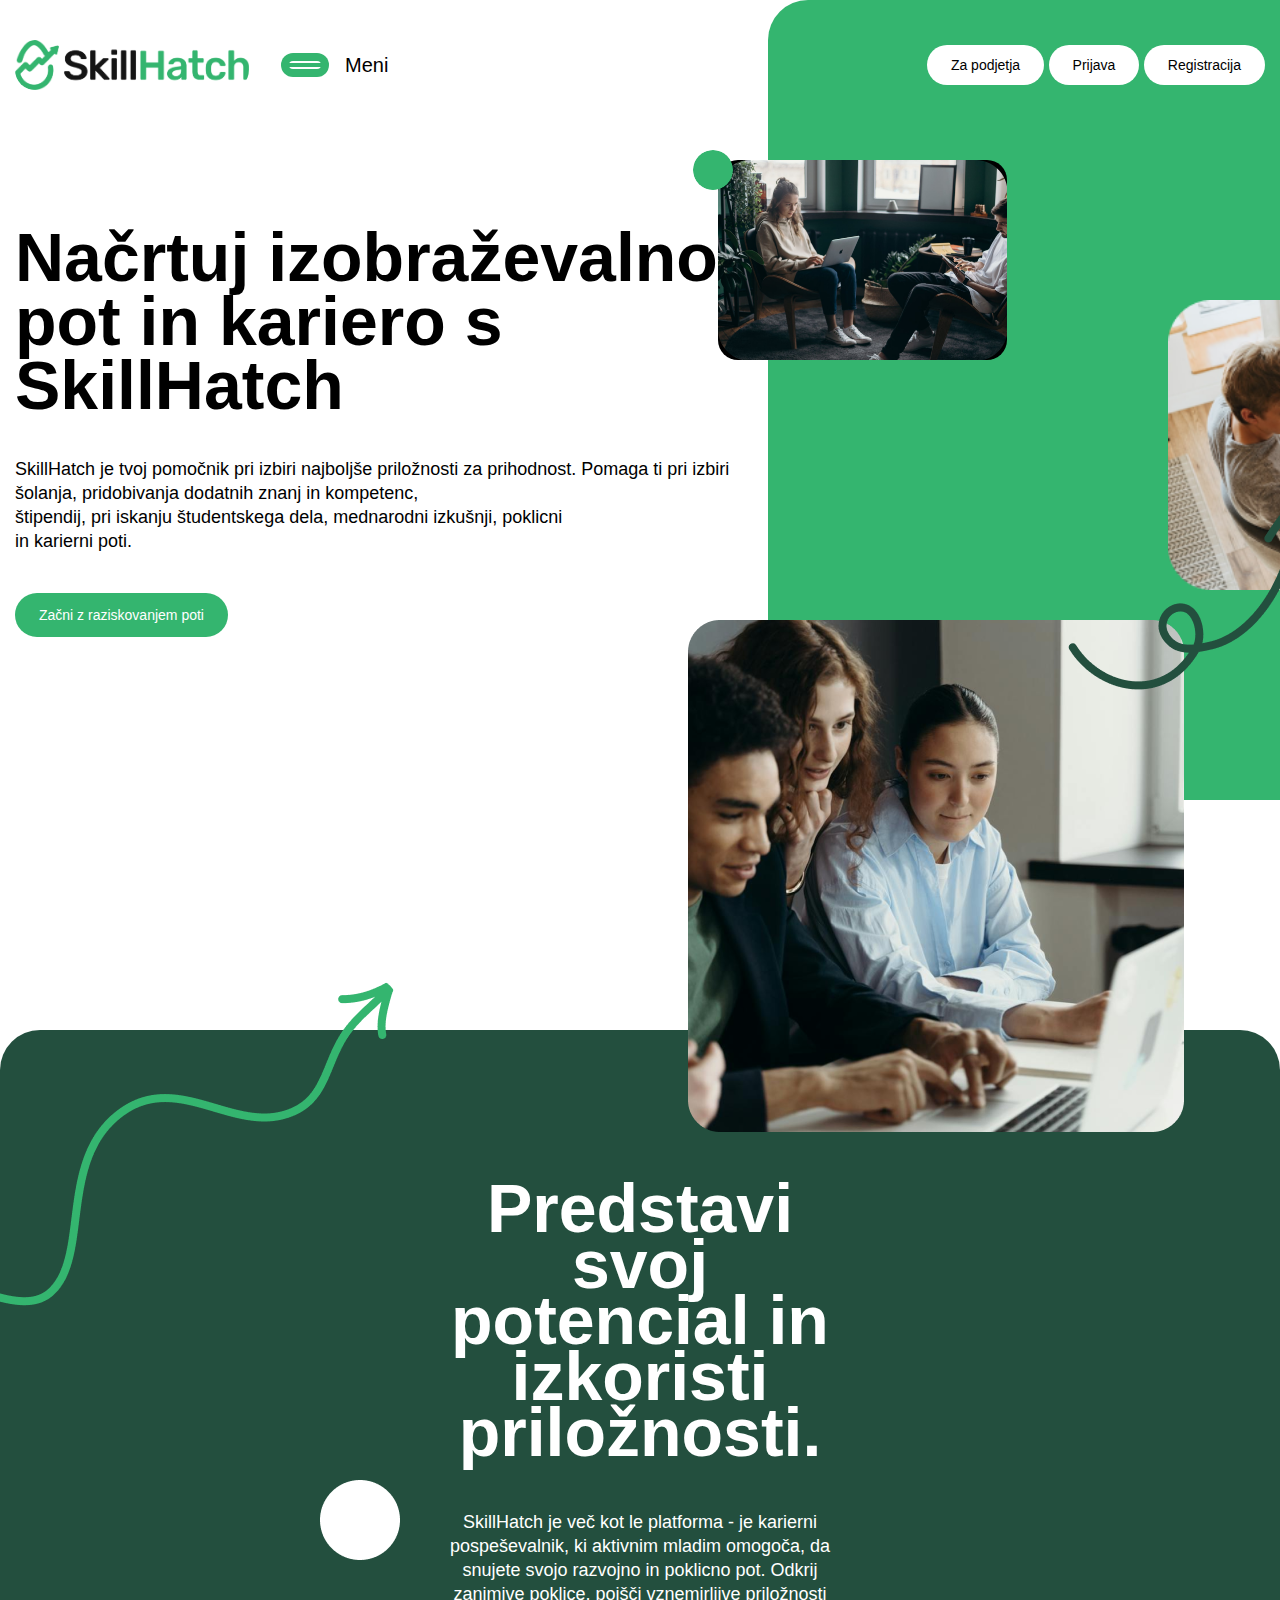
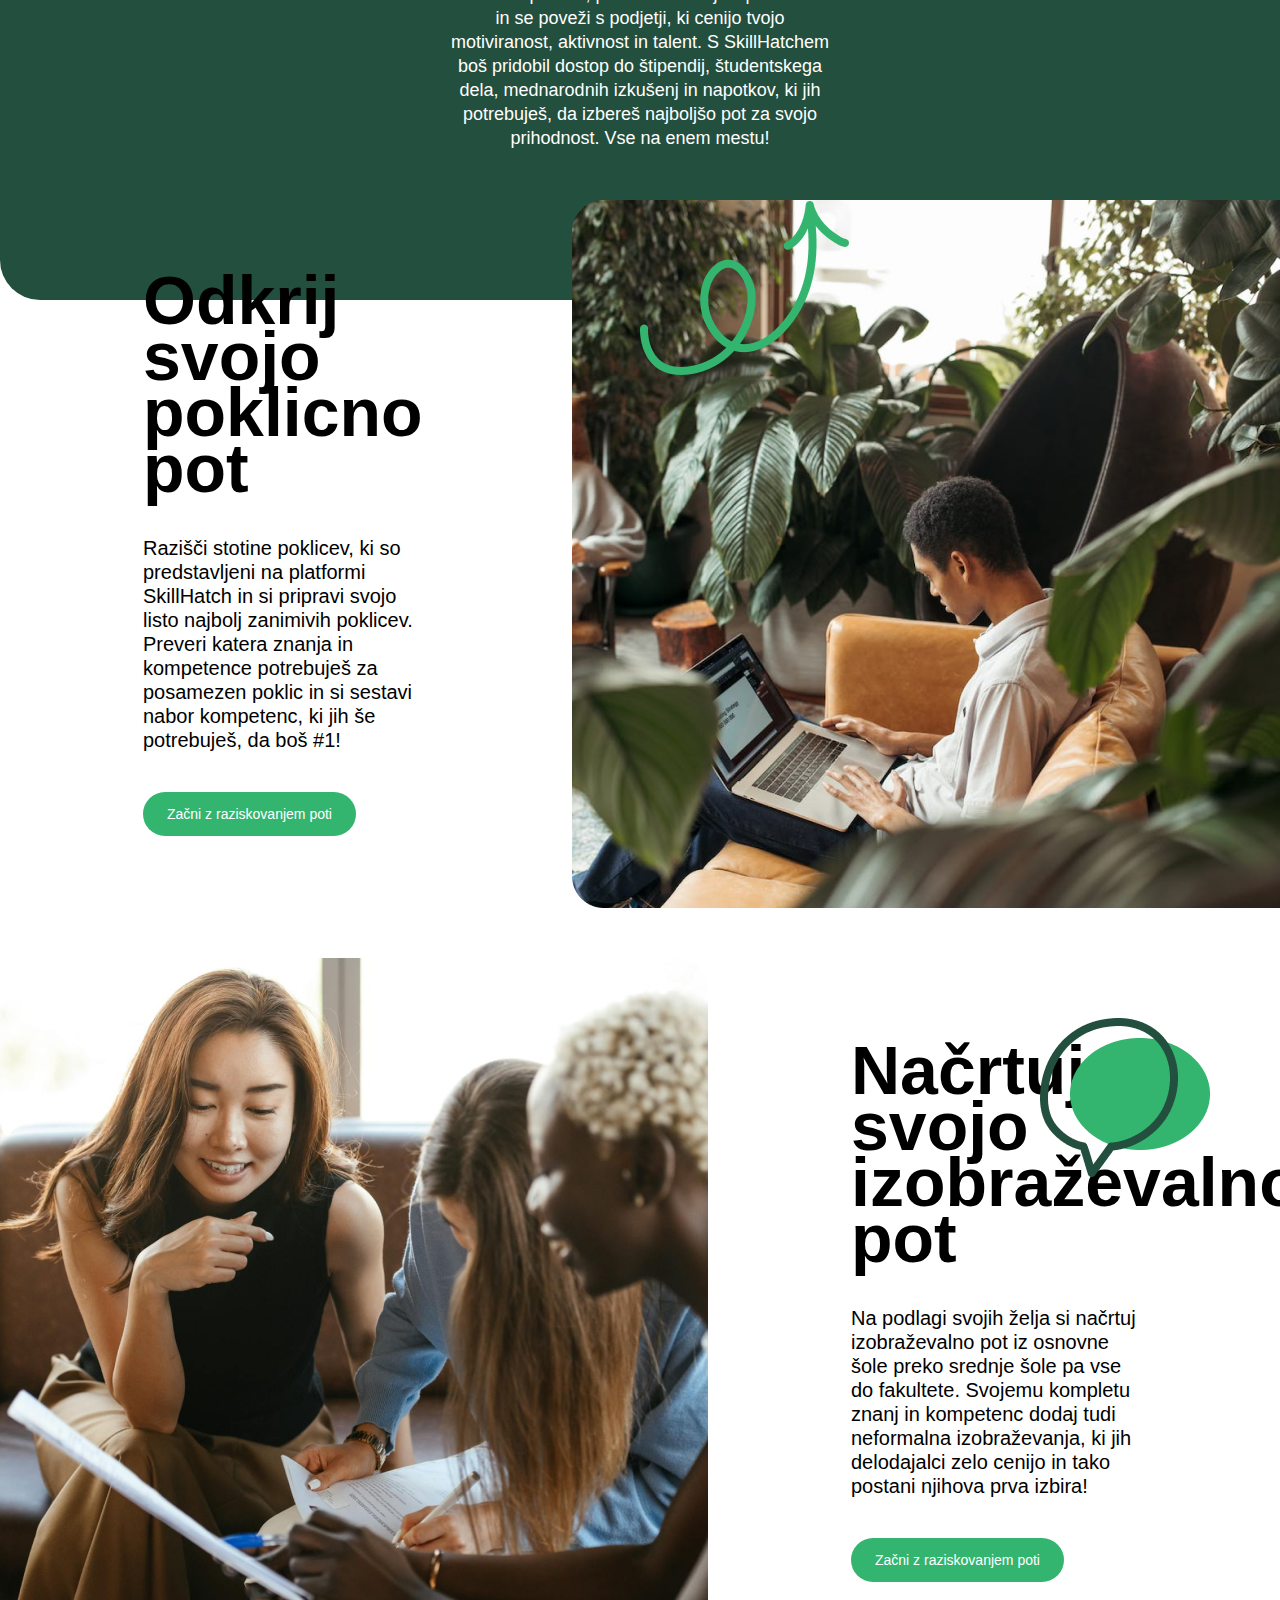
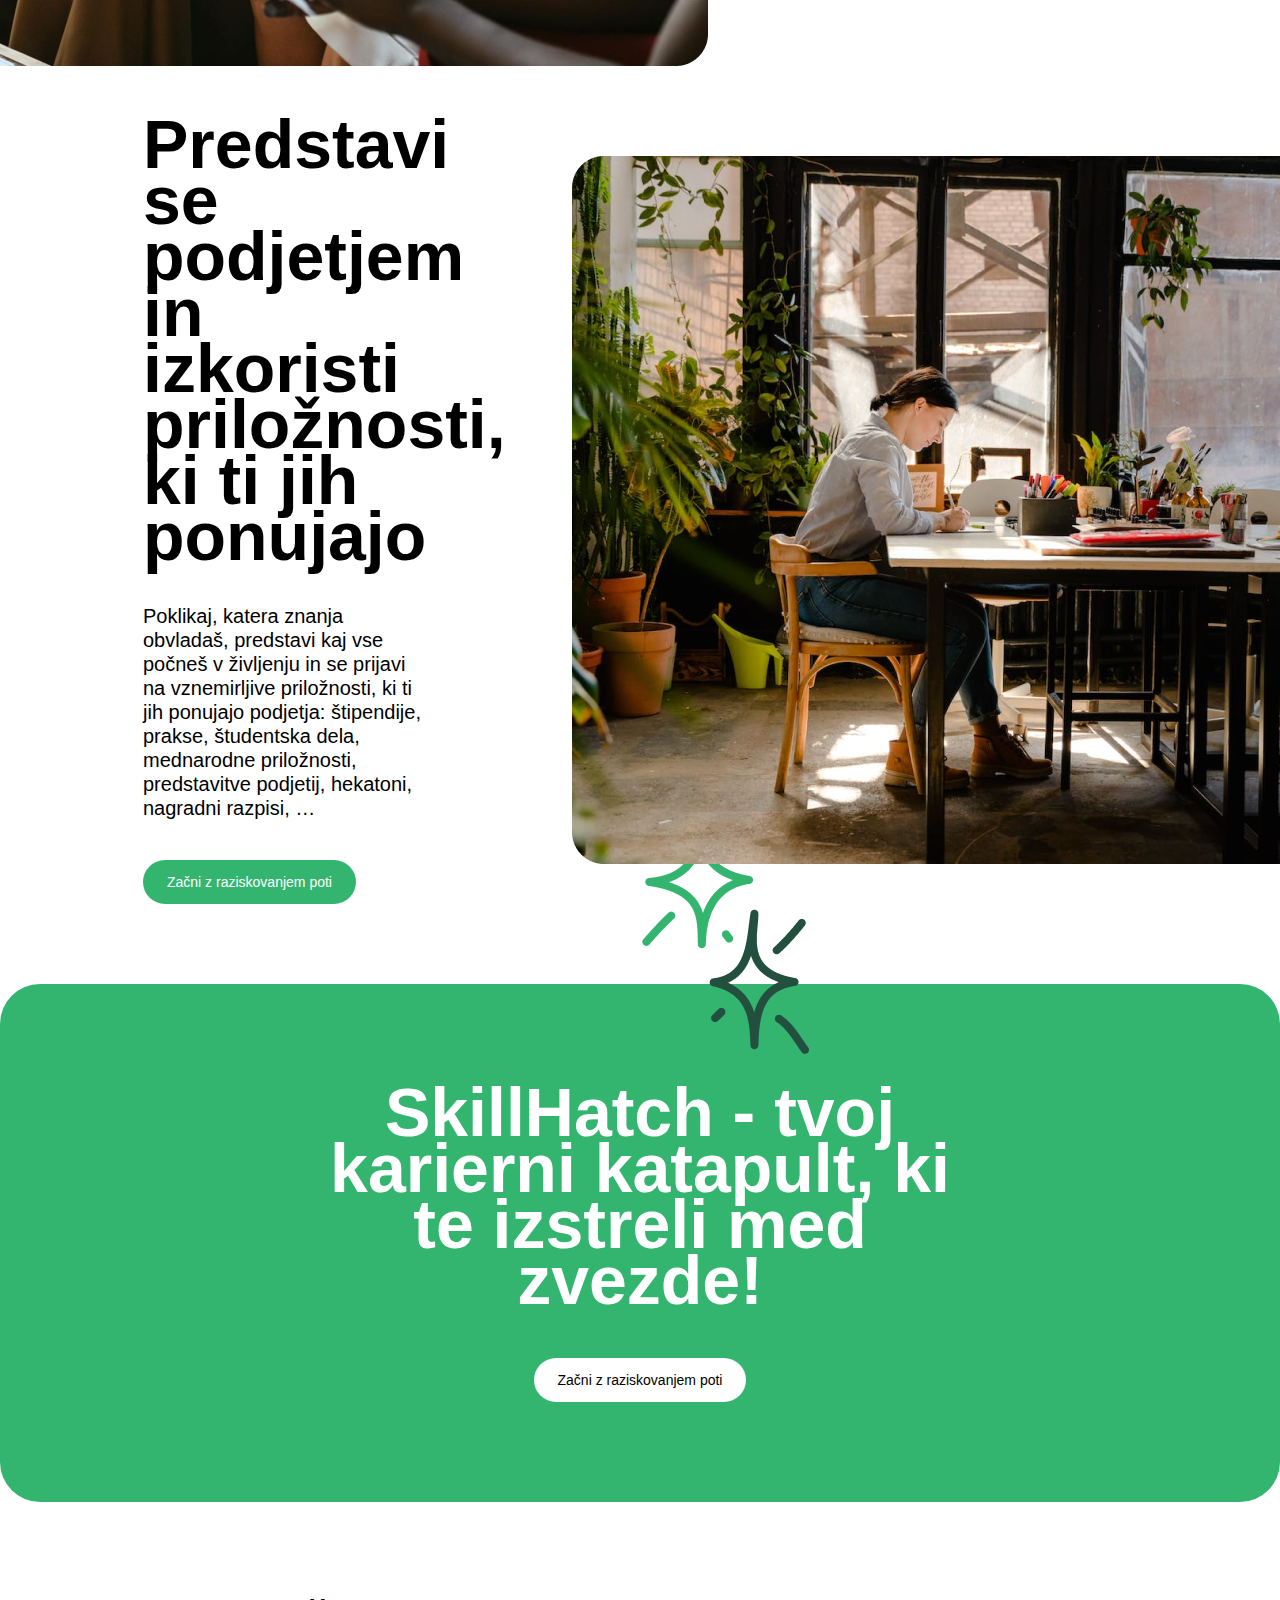
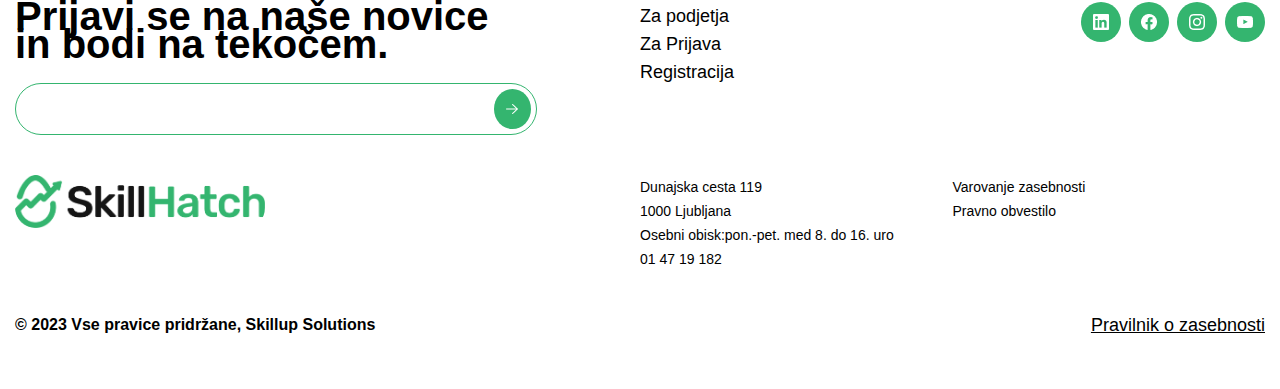
==== index.html @ 7cc839f6 "Initial Landing page commit" ====
<!DOCTYPE html>
<html lang="sl">
<head>
    <meta charset="utf-8">
    <title>LANDINGPAGE</title>
    <meta name="viewport" content="width=device-width, initial-scale=1, shrink-to-fit=no">
    <meta name="description" content="CNC stroji za obdelavo različnih materialov, ki so dostopni za vsako delavnico. CNC rezkar lahko izdelamo tudi po vaših specifičnih željah ali potrebah.">
    <meta name="keywords" content="CNC, CNC stroj, CNC rezkar, 3 osni CNC , namenski CNC, namizni CNC , CNC machine, CNC obdelava, izdelava CNC stroja, CNC stroj za les">
    <meta property="og:title" content="XPath CNC machines" />
    <meta property="og:image" content="https://xpathcnc.com/assets/images/xpath_og_image.png" />
    <meta property="og:type" content="website" />
    <meta property="og:description" content="The perfect CNC milling machine for every workshop." />
    <meta property="og:url" content="https://www.xpathcnc.com/" />

    <link rel="icon" type="image/x-icon" href="assets/images/Logo/PNG/favicon.ico">

    <script src="assets/scripts.js"></script>
    <link rel="stylesheet" href="assets/main.css">
</head>
<body>


<div id="header">
    <div class="left">
        <div>
            <img class="logo" src="assets/images/Logo/PNG/Vector.png" alt="SkillHatch Logo"/>
            <div class="button green">
                <img src="assets/images/burger.png" alt="skillhatch fb"/>
            </div>
            <h3>Meni</h3>
        </div>
    </div>

    <div>
        <a class="button white" href="#">Za podjetja</a>
        <a class="button white" href="#">Prijava</a>
        <a class="button white" href="#">Registracija</a>
    </div>
</div>

<article id="header_description">
    <div class="right">
        <img src="assets/images/dot.png" alt="img 1" class="dot1">
        <img src="assets/images/1.png" alt="img 1" class="img1">
        <img src="assets/images/5.png" alt="img 1" class="img2">
        <img src="assets/images/up1.png" alt="img 1" class="up1">
        <img src="assets/images/6.png" alt="img 1" class="img3">
    </div>
    <div class="content">
        <div class="text-content">
            <h1>
                Načrtuj izobraževalno pot in
                kariero s SkillHatch
            </h1>
            <p>
                SkillHatch je tvoj pomočnik pri izbiri najboljše priložnosti za prihodnost.
                Pomaga ti pri izbiri šolanja, pridobivanja dodatnih znanj in kompetenc, <br/>
                štipendij, pri iskanju študentskega dela, mednarodni izkušnji, poklicni <br/>
                in karierni poti.
            </p>
            <div class="button green">
                Začni z raziskovanjem poti
            </div>
        </div>
    </div>
</article>

<article id="article1">
    <img src="assets/images/up2.png" alt="img 1" class="up2">
    <img src="assets/images/dot.png" alt="img 1" class="dot1">
    <img src="assets/images/dot2.png" alt="img 1" class="dot2">
    <div class="content">
        <h2>
            Predstavi svoj potencial in izkoristi priložnosti.
        </h2>
        <p>
            SkillHatch je več kot le platforma - je karierni pospeševalnik, ki aktivnim mladim omogoča, da snujete svojo razvojno in poklicno pot. Odkrij zanimive poklice, poišči vznemirljive priložnosti in se poveži s podjetji, ki cenijo tvojo motiviranost, aktivnost in talent. S SkillHatchem boš pridobil dostop do štipendij, študentskega dela, mednarodnih izkušenj in napotkov, ki jih potrebuješ, da izbereš najboljšo pot za svojo prihodnost. Vse na enem mestu!
        </p>
    </div>
</article>

<article id="article2" class="full_width_content">
    <img src="assets/images/up3.png" alt="img 1" class="up">
    <div class="content">
        <div class="text-content">
            <h2>
                Odkrij svojo poklicno pot
            </h2>
            <p>
                Razišči stotine poklicev, ki so predstavljeni na platformi SkillHatch in si pripravi svojo listo najbolj zanimivih poklicev. Preveri katera znanja in kompetence potrebuješ za posamezen poklic in si sestavi nabor kompetenc, ki jih še potrebuješ, da boš #1!
            </p>
            <div class="button green">
                Začni z raziskovanjem poti
            </div>
        </div>
    </div>
    <img src="assets/images/2.png" alt="img 1" class="img1">
</article>

<article id="article3" class="full_width_content">
    <div class="content">
        <div class="text-content">
            <img src="assets/images/chat.png" alt="img 1">
            <h2>
                Načrtuj svojo izobraževalno pot
            </h2>
            <p>
                Na podlagi svojih želja si načrtuj izobraževalno pot iz osnovne šole preko srednje šole pa vse do fakultete. Svojemu kompletu znanj in kompetenc dodaj tudi neformalna izobraževanja, ki jih delodajalci zelo cenijo in tako postani njihova prva izbira!
            </p>
            <div class="button green">
                Začni z raziskovanjem poti
            </div>
        </div>
    </div>
    <img src="assets/images/3.png" alt="img 1" class="img1">
</article>


<article id="article4" class="full_width_content">
    <div class="content">
        <div class="text-content">
            <h2>
                Predstavi se podjetjem in izkoristi priložnosti, ki ti jih ponujajo
            </h2>
            <p>
                Poklikaj, katera znanja obvladaš, predstavi kaj vse počneš v življenju in se prijavi na vznemirljive priložnosti, ki ti jih ponujajo podjetja: štipendije, prakse, študentska dela, mednarodne priložnosti, predstavitve podjetij, hekatoni, nagradni razpisi, …
            </p>
            <div class="button green">
                Začni z raziskovanjem poti
            </div>
        </div>
    </div>
    <img src="assets/images/stars.png" alt="img 1" class="stars">
    <img src="assets/images/4.png" alt="img 1" class="img1">
</article>

<article id="banner">
    <div class="content">
        <h2>
            SkillHatch - tvoj karierni katapult, ki te izstreli med zvezde!
        </h2>

        <div class="button white">Začni z raziskovanjem poti</div>
    </div>
</article>

<footer>
    <div class="content">
        <div>
            <div class="subscribe">
                <h3>Prijavi se na naše novice in bodi na tekočem.</h3>
                <div class="input_container">
                    <input />
                    <div class="wrapper">
                        <img src="assets/images/Arrow.png" alt="skillhatch fb"/>
                    </div>
                </div>
            </div>
        </div>
        <div class="split">
            <div>
                <a href="#" class="normal">Za podjetja</a><br/>
                <a href="#" class="normal">Za Prijava</a><br/>
                <a href="#" class="normal">Registracija</a>
            </div>

            <div class="social_buttons">
                <div class="wrapper">
                    <img src="assets/images/yt.png" alt="skillhatch fb"/>
                </div>
                <div class="wrapper">
                    <img src="assets/images/ig.png" alt="skillhatch fb"/>
                </div>
                <div class="wrapper">
                    <img src="assets/images/fb.png" alt="skillhatch fb"/>
                </div>
                <div class="wrapper">
                    <img src="assets/images/in.png" alt="skillhatch fb"/>
                </div>
            </div>
        </div>
        <div class="break"></div>
        <div>
            <img class="logo" src="assets/images/Logo/PNG/Vector.png" alt="SkillHatch Logo" width="250"/>
        </div>
        <div class="split">
            <div><p>Dunajska cesta 119<br/>1000 Ljubljana<br/>Osebni obisk:pon.-pet. med 8. do 16. uro<br/>01 47 19 182</p></div>
            <div><p>Varovanje zasebnosti<br/>Pravno obvestilo</p></div>
        </div>
        <div class="break"></div>
        <div class="space-between">
            <h4>© 2023 Vse pravice pridržane, Skillup Solutions</h4>
            <a href="#" style="text-decoration:underline;">Pravilnik o zasebnosti</a>
        </div>
    </div>

</footer>
</body>
</html>
---- assets/main.css ----
body {
  position: relative;
  z-index: -80;
  overflow-x: hidden;
}

* {
  padding: 0;
  margin: 0;
  font-family: Helvetica, sans-serif;
}

/*
a.white{
  color: $white-color;
  cursor: pointer;
  font-weight: $font-weight-600;
  text-decoration: none;
  font-size: $small-font;
}*/
h1 {
  font-weight: 700;
  font-size: 68px;
  line-height: 64px;
}

h2 {
  font-weight: 700;
  font-size: 68px;
  line-height: 56px;
}

h3 {
  font-weight: 500;
  font-size: 20px;
  line-height: 28px;
}

p {
  font-size: 18px;
  font-weight: 400;
  line-height: 24px;
}

.button {
  padding: 12px 24px 12px 24px;
  border-radius: 10000px;
  cursor: pointer;
  line-height: 20px;
  font-weight: 500;
  text-decoration: none;
  font-size: 14px;
  text-align: center;
  width: fit-content;
}
.button:hover {
  box-shadow: rgba(0, 0, 0, 0.24) 0px 3px 8px;
}
.button.green {
  color: #FFF;
  background-color: #34B56F;
}
.button.green:hover {
  background-color: #234F3E;
}
.button.white {
  color: black;
  background-color: #FFF;
}
.button.white:hover {
  color: #FFF;
  background-color: #234F3E;
}

#header {
  position: relative;
  display: flex;
  justify-content: space-between;
  align-items: center;
  width: 1250px;
  margin: 40px auto;
  z-index: 3;
}
#header img.logo {
  position: relative;
  width: 234px;
}
#header .left div:first-child {
  display: flex;
  flex-direction: row;
  align-items: center;
}
#header .left div:first-child .button {
  margin-left: 32px;
  margin-right: 16px;
  display: flex;
  align-content: center;
  align-items: center;
  justify-content: center;
}

img {
  border-radius: 20px;
  position: absolute;
}

.content {
  width: 1250px;
  margin-left: auto;
  margin-right: auto;
}
.content .text-content {
  max-width: 60%;
}
.content .text-content p {
  padding-top: 40px;
  padding-bottom: 40px;
}

#header_description {
  position: relative;
  top: -130px;
  width: 100%;
  height: 800px;
  z-index: 1;
}
#header_description .content {
  padding-top: 225px;
}
#header_description .right {
  position: absolute;
  background-color: #34B56F;
  width: 40%;
  right: 0;
  height: inherit;
  border-bottom-left-radius: 40px;
  border-top-left-radius: 40px;
}
#header_description .right img {
  position: absolute;
}
#header_description .right .img1 {
  top: 160px;
  left: -50px;
  height: 200px;
}
#header_description .right .img2 {
  left: 400px;
  top: 300px;
  width: 400px;
}
#header_description .right .img3 {
  left: -80px;
  top: 620px;
}
#header_description .right .up1 {
  top: 500px;
  left: 300px;
  z-index: 1;
}
#header_description .right .dot1 {
  top: 150px;
  left: -75px;
  z-index: 1;
}
#header_description .right div:first-child {
  display: flex;
  flex-direction: row;
  align-items: center;
}
#header_description .right div:first-child .button {
  margin-left: 32px;
  margin-right: 16px;
}

#article1 {
  margin-top: 100px;
  position: relative;
  color: #FFF;
  padding: 150px;
  border-radius: 40px;
  background-color: #234F3E;
  z-index: -2;
}
#article1 .content {
  text-align: center;
  width: 40%;
  max-width: 1250px;
}
#article1 .content p {
  padding-top: 50px;
}
#article1 .up2 {
  top: -50px;
  left: -50px;
  z-index: 1;
}
#article1 .dot1 {
  left: 850px;
  top: 57px;
  z-index: 1;
}
#article1 .dot2 {
  top: 450px;
  left: 320px;
  z-index: 1;
}

#banner {
  margin-top: 80px;
  position: relative;
  color: #FFF;
  padding: 100px;
  border-radius: 40px;
  background-color: #34B56F;
  z-index: -2;
}
#banner .content {
  text-align: center;
  width: 60%;
  max-width: 1250px;
}
#banner .content .button {
  margin: 50px auto 0 auto;
}

#article2 {
  position: relative;
  margin-top: -100px;
}
#article2 .up {
  position: absolute;
  left: 50%;
  top: 0;
  z-index: 1;
}

#article3 {
  position: relative;
  flex-direction: row-reverse;
  margin-top: 50px;
}
#article3 .content img {
  position: absolute;
  top: 60px;
  right: 70px;
}

#article4 {
  margin-top: 50px;
  position: relative;
}
#article4 .stars {
  position: absolute;
  left: 50%;
  bottom: -150px;
}

footer {
  padding-top: 100px;
  padding-bottom: 50px;
}
footer p {
  font-size: 14px;
  font-weight: 400;
}
footer i.fa {
  display: inline-block;
  border-radius: 60px;
  padding: 0.5em 0.6em;
  background-color: #34B56F;
  color: white;
}
footer i.fa:hover {
  background-color: #234F3E;
  cursor: pointer;
}
footer i.fa:hover:hover {
  background-color: #234F3E;
}
footer h3 {
  font-size: 40px;
  font-weight: 800;
}
footer .content {
  flex-wrap: wrap;
  display: flex;
  justify-content: space-around;
  align-items: flex-start;
}
footer .content .break {
  flex-basis: 100%;
  height: 40px;
}
footer .content .subscribe {
  width: 500px;
}
footer .content .subscribe .input_container {
  margin-top: 25px;
  display: flex;
  padding: 5px 5px 5px 15px;
  border: 1px solid #34B56F;
  border-radius: 400000px;
  width: 100%;
}
footer .content .subscribe .input_container input {
  width: 100%;
  border: 0;
  font-size: 16px;
  outline: none;
}
footer .content .subscribe .input_container input:focus {
  outline: none;
}
footer .content div {
  width: 50%;
}
footer .content:not(:first-child) {
  padding-top: 50px;
}
footer .content a:link {
  color: #000;
  font-weight: 500;
  font-size: 18px;
  line-height: 28px;
  text-decoration: none;
}
footer .content a:visited {
  color: #000;
}
footer .content a:hover {
  color: #34B56F;
}
footer .content a:active {
  color: #34B56F;
}
footer .social_buttons {
  display: flex;
  column-gap: 8px;
  flex-direction: row-reverse;
  align-items: flex-start;
}
footer .social_buttons img {
  border-radius: 0;
}
footer .split {
  display: flex;
}
footer .button {
  width: auto;
}
footer .space-between {
  width: 100% !important;
  display: flex;
  align-items: center;
  justify-content: space-between;
}

.full_width_content {
  display: flex;
  align-items: center;
}
.full_width_content .content {
  display: flex;
  justify-content: center;
}
.full_width_content .content .text-content {
  width: 50%;
}
.full_width_content .content .text-content p {
  font-size: 20px;
}
.full_width_content img {
  position: relative;
  border-radius: 0;
}

.wrapper {
  background-color: #34B56F;
  height: 40px;
  width: 40px !important;
  border-radius: 100%;
  display: flex;
  justify-content: center;
  align-items: center;
}
.wrapper:hover {
  background-color: #234F3E;
  cursor: pointer;
}

/*# sourceMappingURL=main.css.map */
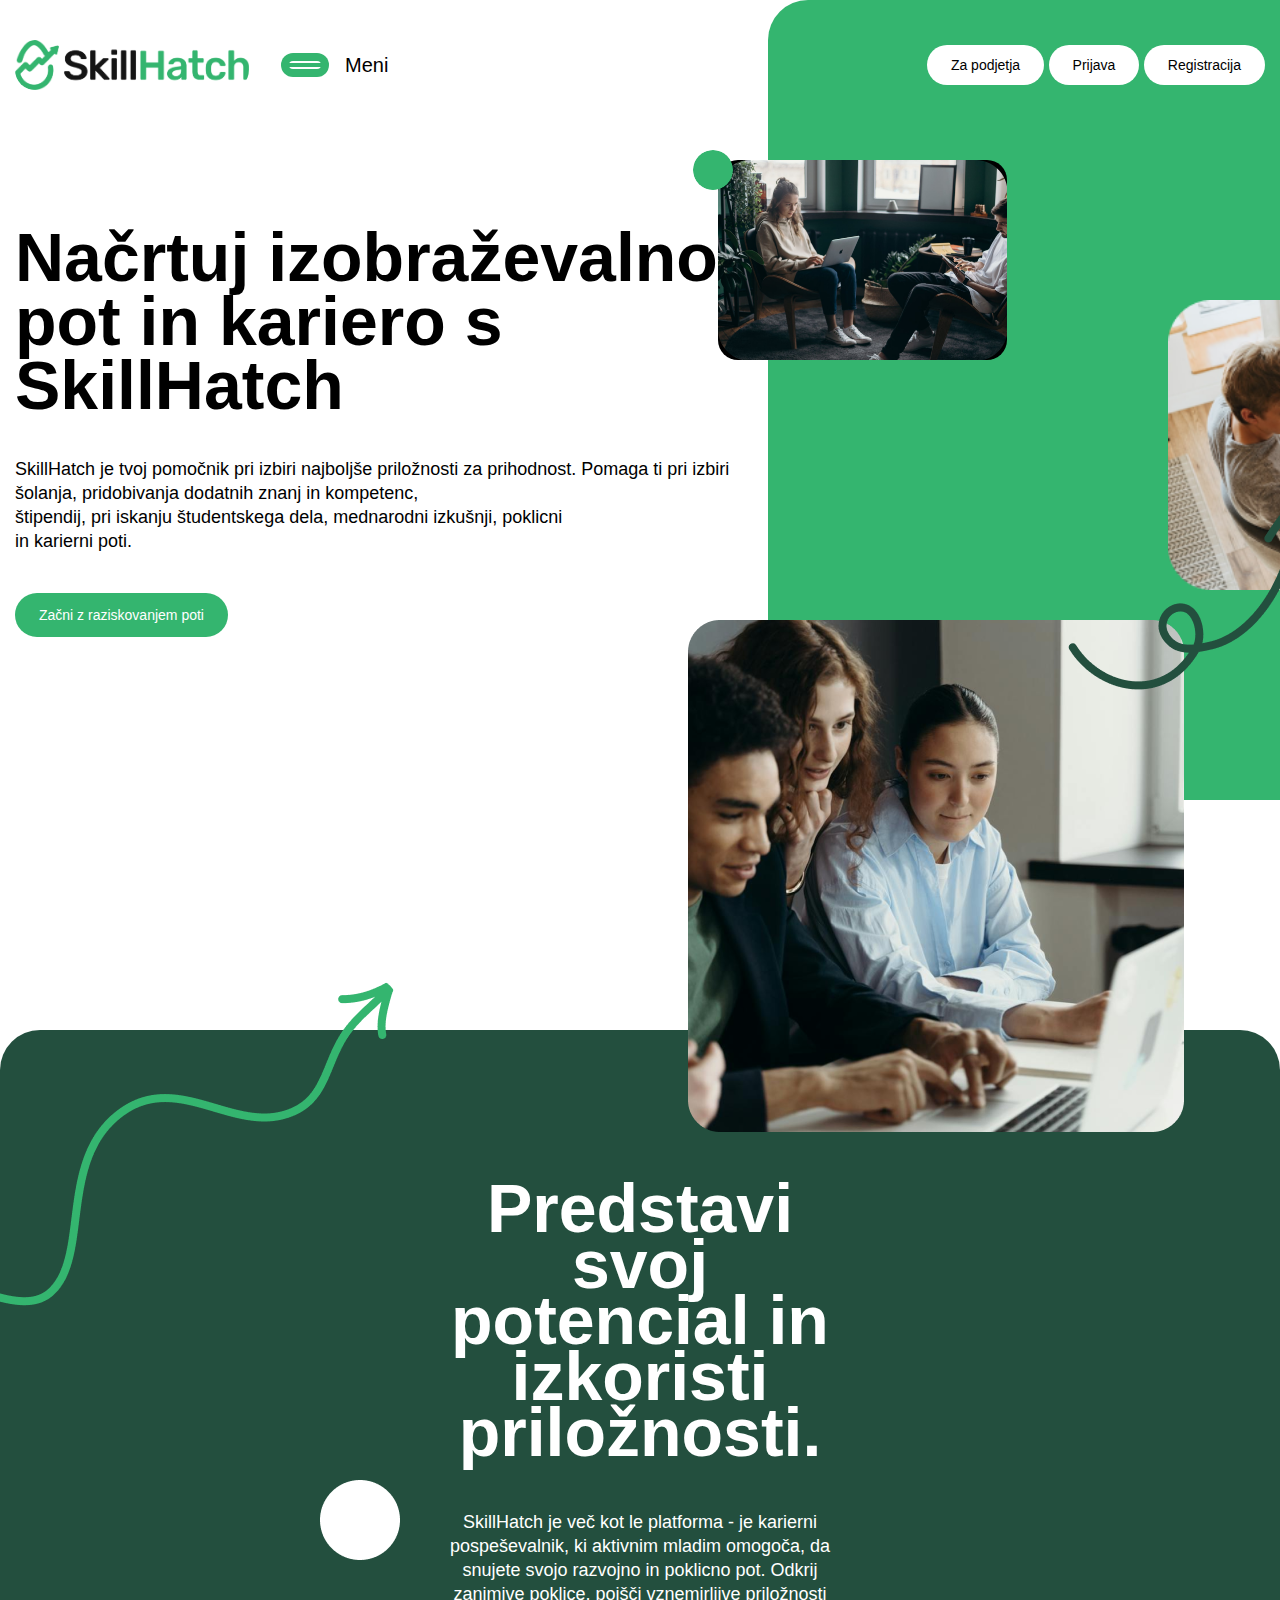
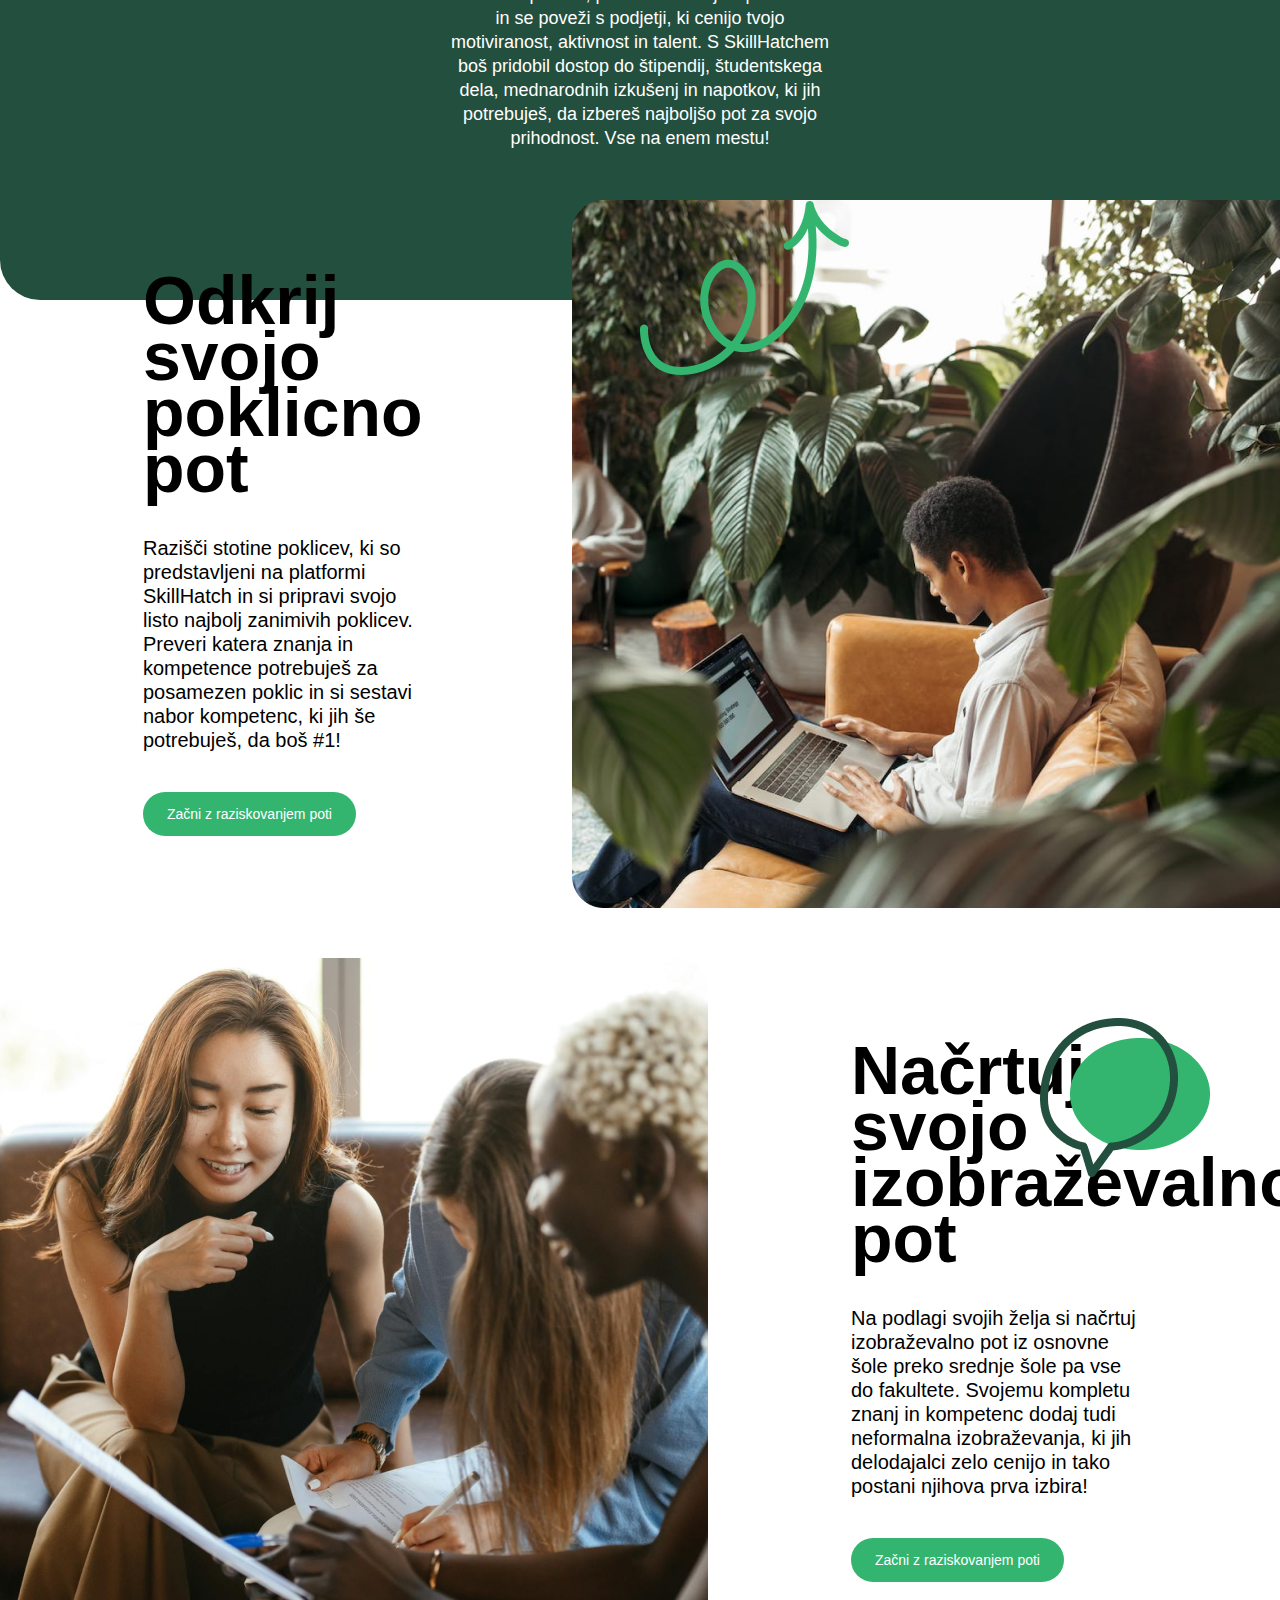
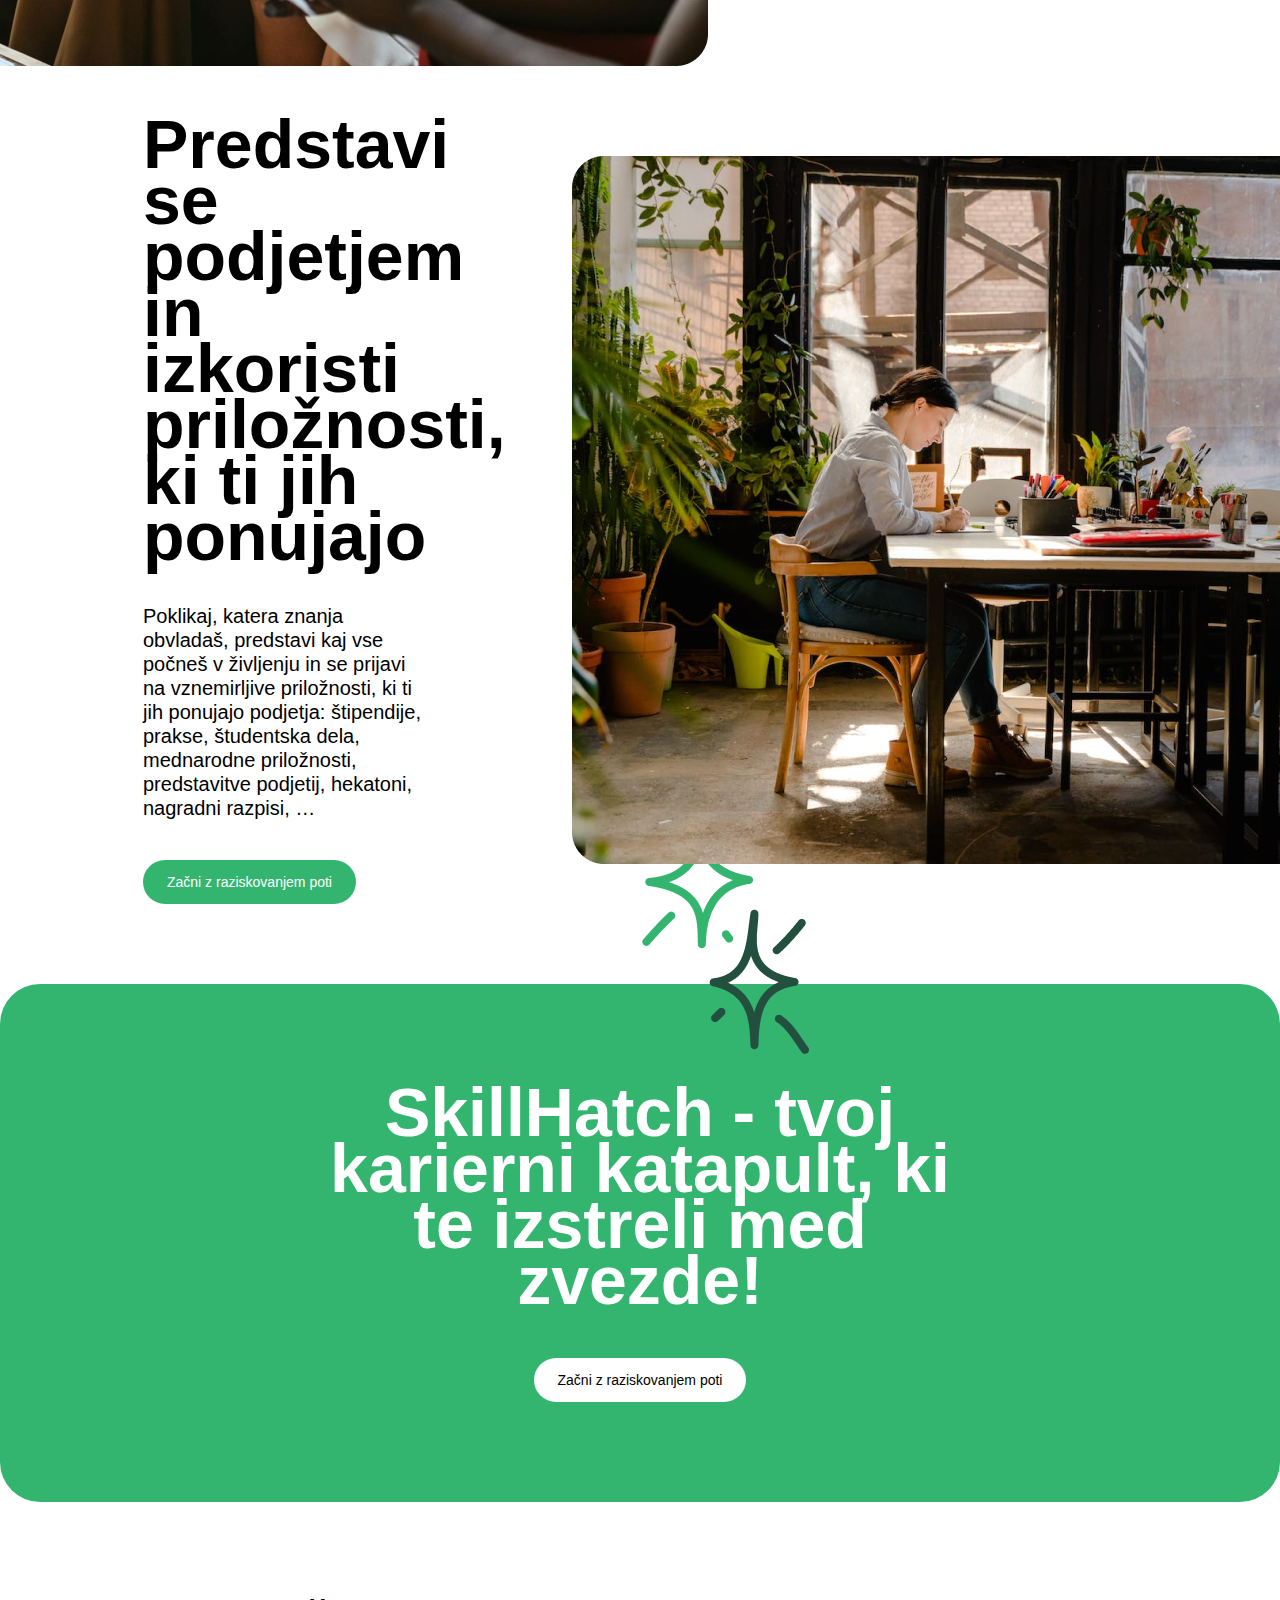
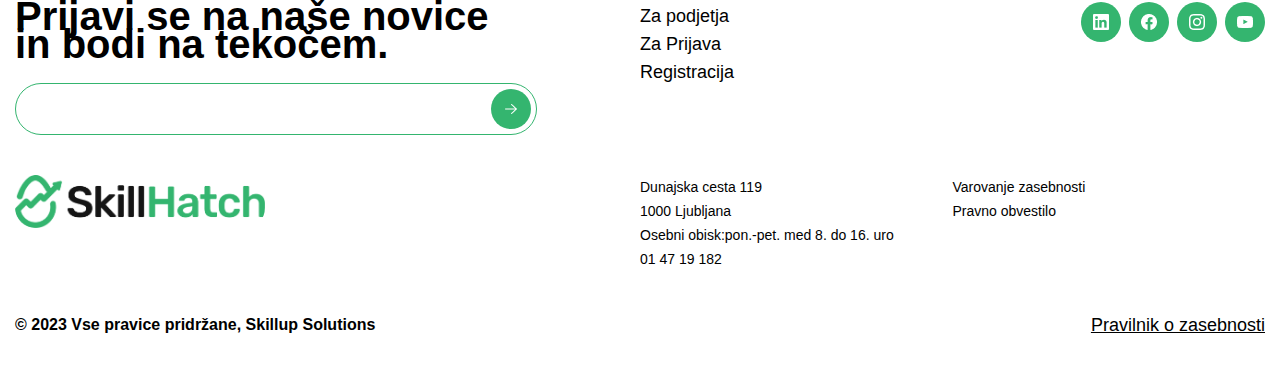
==== commit f5a2fdff: "Mobile initial commit" ====
--- a/index.html
+++ b/index.html
@@ -31,7 +31,7 @@
         </div>
     </div>
 
-    <div>
+    <div class="right">
         <a class="button white" href="#">Za podjetja</a>
         <a class="button white" href="#">Prijava</a>
         <a class="button white" href="#">Registracija</a>
@@ -113,6 +113,7 @@
         </div>
     </div>
     <img src="assets/images/3.png" alt="img 1" class="img1">
+
 </article>
 
 
@@ -185,7 +186,7 @@
         </div>
         <div class="split">
             <div><p>Dunajska cesta 119<br/>1000 Ljubljana<br/>Osebni obisk:pon.-pet. med 8. do 16. uro<br/>01 47 19 182</p></div>
-            <div><p>Varovanje zasebnosti<br/>Pravno obvestilo</p></div>
+            <div class="mobile-right"><p>Varovanje zasebnosti<br/>Pravno obvestilo</p></div>
         </div>
         <div class="break"></div>
         <div class="space-between">
--- a/assets/main.css
+++ b/assets/main.css
@@ -260,6 +260,9 @@
   padding-top: 100px;
   padding-bottom: 50px;
 }
+footer img.logo {
+  position: relative;
+}
 footer p {
   font-size: 14px;
   font-weight: 400;
@@ -378,7 +381,8 @@
 .wrapper {
   background-color: #34B56F;
   height: 40px;
-  width: 40px !important;
+  min-width: 40px;
+  max-width: 40px;
   border-radius: 100%;
   display: flex;
   justify-content: center;
@@ -389,4 +393,127 @@
   cursor: pointer;
 }
 
+@media only screen and (max-width: 600px) {
+  body {
+    padding: 14px;
+  }
+  h2 {
+    font-size: 30px;
+    line-height: 30px;
+  }
+  #header {
+    width: 100%;
+    margin: 0;
+  }
+  #header .left {
+    width: 100%;
+  }
+  #header .left div:first-child {
+    width: 100%;
+    justify-content: space-between;
+  }
+  #header .left div:first-child .button {
+    margin: 0;
+  }
+  #header h3, #header .right {
+    display: none;
+  }
+  #header_description {
+    height: auto;
+  }
+  #header_description .right {
+    display: none;
+  }
+  #header_description h1 {
+    font-size: 40px;
+    line-height: 40px;
+  }
+  .content, .content .text-content, .full_width_content .content .text-content {
+    width: 100%;
+    max-width: 100%;
+  }
+  .full_width_content {
+    flex-direction: column;
+  }
+  #article1 {
+    margin: 0;
+    padding: 30px;
+  }
+  #article1 .up2, #article1 .dot1, #article1 .dot2 {
+    display: none;
+  }
+  #article1 .content {
+    width: 100%;
+  }
+  #article2 {
+    margin: 0;
+  }
+  #article2 .up {
+    display: none;
+  }
+  #article2 .content {
+    margin-top: 50px;
+    margin-bottom: 50px;
+  }
+  #article3 {
+    margin: 0;
+    flex-direction: column;
+  }
+  #article3 .text-content img {
+    display: none;
+  }
+  #article3 .content {
+    margin-top: 50px;
+    margin-bottom: 50px;
+  }
+  #article4 {
+    margin: 0;
+  }
+  #article4 .stars {
+    display: none;
+  }
+  #article4 .content {
+    margin-top: 50px;
+    margin-bottom: 50px;
+  }
+  #banner {
+    margin-top: 50px;
+    padding: 30px;
+  }
+  #banner .content {
+    width: 100%;
+  }
+  footer {
+    padding: 0;
+    margin-top: 50px;
+  }
+  footer .content div {
+    width: 100%;
+  }
+  footer .content .subscribe {
+    width: 100%;
+  }
+  footer .content .subscribe .input_container {
+    box-sizing: border-box;
+  }
+  footer .content .subscribe h3 {
+    font-size: 30px;
+    line-height: 30px;
+  }
+  footer .content .split, footer .content .logo {
+    margin-top: 20px;
+  }
+  footer .content .break {
+    display: none;
+  }
+  footer .content .mobile-right {
+    text-align: right;
+  }
+  footer .content .space-between:last-child {
+    margin-top: 20px;
+    display: flex;
+    flex-direction: column-reverse;
+  }
+}
+
 /*# sourceMappingURL=main.css.map */
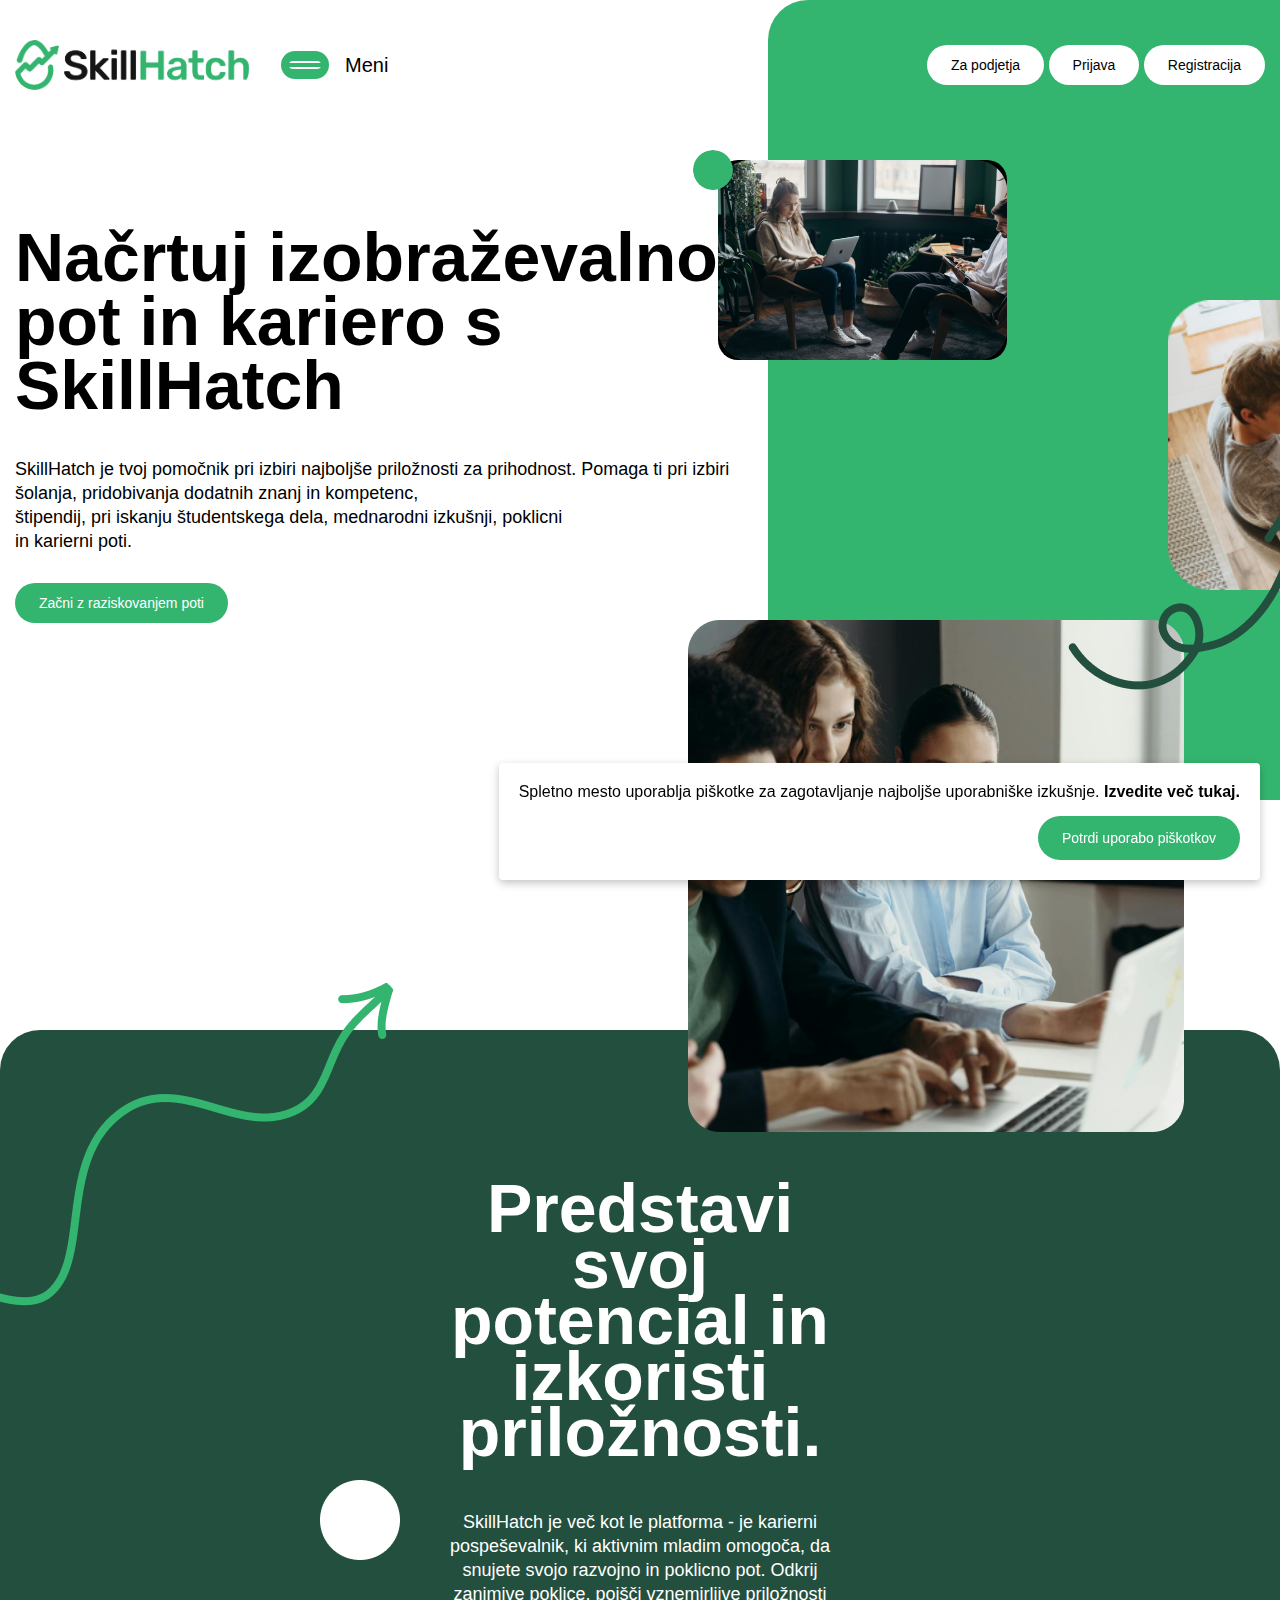
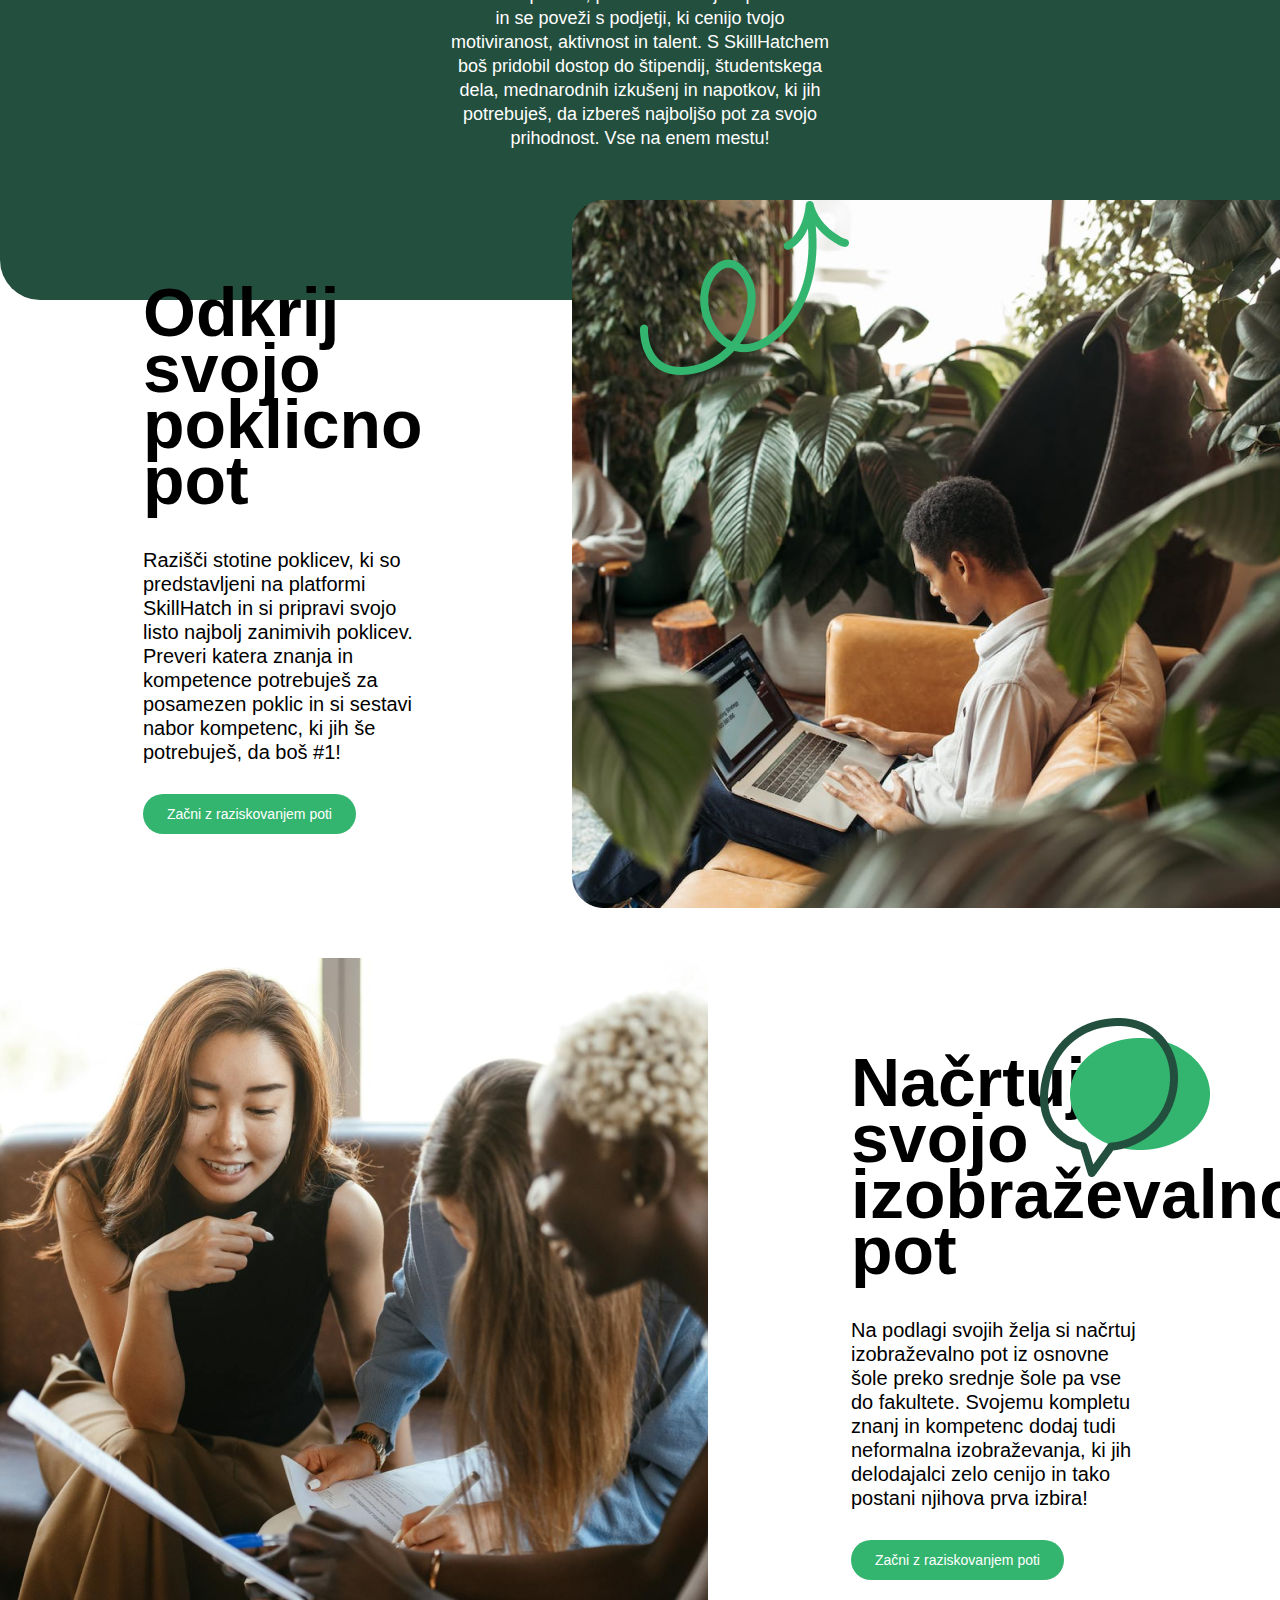
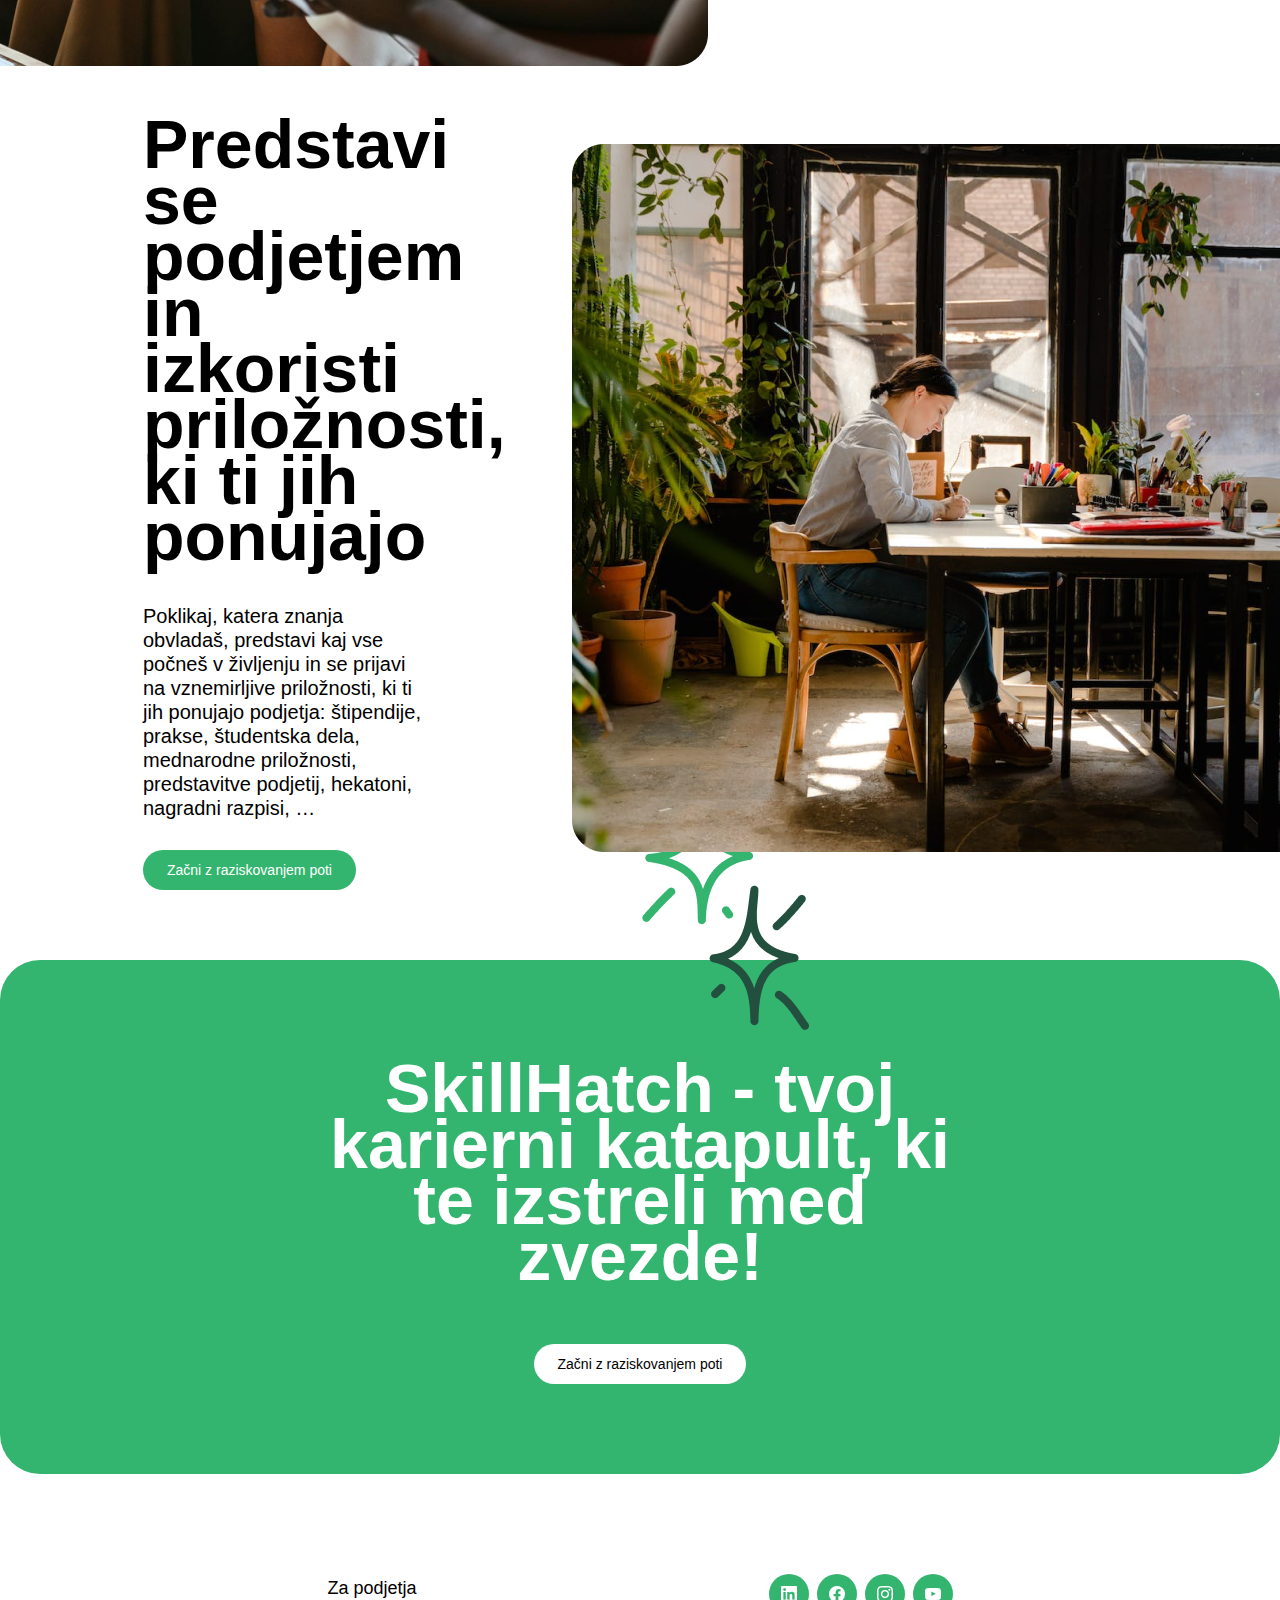
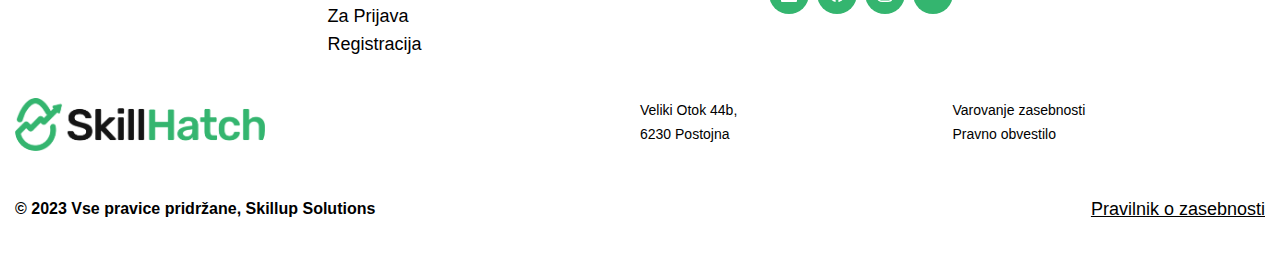
==== commit 3b13fb7a: "Mobile #2 & cookies" ====
--- a/index.html
+++ b/index.html
@@ -14,6 +14,7 @@
 
     <link rel="icon" type="image/x-icon" href="assets/images/Logo/PNG/favicon.ico">
 
+    <script src="https://ajax.googleapis.com/ajax/libs/jquery/3.7.1/jquery.min.js"></script>
     <script src="assets/scripts.js"></script>
     <link rel="stylesheet" href="assets/main.css">
 </head>
@@ -24,17 +25,29 @@
     <div class="left">
         <div>
             <img class="logo" src="assets/images/Logo/PNG/Vector.png" alt="SkillHatch Logo"/>
-            <div class="button green">
-                <img src="assets/images/burger.png" alt="skillhatch fb"/>
-            </div>
-            <h3>Meni</h3>
+            <div class="dropdown">
+                <div class="button green">
+                    <img src="assets/images/burger.png" alt="skillhatch fb"/>
+                </div>
+                <h3>Meni</h3>
+                <div class="dropdown-content">
+                    <div class="mobile-header">
+                        <img class="logo" src="assets/images/Logo/PNG/Vector.png" alt="SkillHatch Logo"/>
+                    </div>
+
+                    <a class="" href="#">O nas</a>
+                    <a class="" href="https://app.skillhatch.io/sl/signup?type=company">Za podjetja</a>
+                    <a class="" href="https://app.skillhatch.io/sl/login">Prijava</a>
+                    <a class="" href="https://app.skillhatch.io/sl/signup?type=user">Registracija</a>
+                </div>
+            </div>
         </div>
     </div>
 
     <div class="right">
-        <a class="button white" href="#">Za podjetja</a>
-        <a class="button white" href="#">Prijava</a>
-        <a class="button white" href="#">Registracija</a>
+        <a class="button white" href="https://app.skillhatch.io/sl/signup?type=company">Za podjetja</a>
+        <a class="button white" href="https://app.skillhatch.io/sl/login">Prijava</a>
+        <a class="button white" href="https://app.skillhatch.io/sl/signup?type=user">Registracija</a>
     </div>
 </div>
 
@@ -58,9 +71,9 @@
                 štipendij, pri iskanju študentskega dela, mednarodni izkušnji, poklicni <br/>
                 in karierni poti.
             </p>
-            <div class="button green">
-                Začni z raziskovanjem poti
-            </div>
+            <a class="button green" href="https://app.skillhatch.io/sl/signup?type=user">
+                Začni z raziskovanjem poti
+            </a>
         </div>
     </div>
 </article>
@@ -89,9 +102,9 @@
             <p>
                 Razišči stotine poklicev, ki so predstavljeni na platformi SkillHatch in si pripravi svojo listo najbolj zanimivih poklicev. Preveri katera znanja in kompetence potrebuješ za posamezen poklic in si sestavi nabor kompetenc, ki jih še potrebuješ, da boš #1!
             </p>
-            <div class="button green">
-                Začni z raziskovanjem poti
-            </div>
+            <a class="button green" href="https://app.skillhatch.io/sl/signup?type=user">
+                Začni z raziskovanjem poti
+            </a>
         </div>
     </div>
     <img src="assets/images/2.png" alt="img 1" class="img1">
@@ -107,9 +120,9 @@
             <p>
                 Na podlagi svojih želja si načrtuj izobraževalno pot iz osnovne šole preko srednje šole pa vse do fakultete. Svojemu kompletu znanj in kompetenc dodaj tudi neformalna izobraževanja, ki jih delodajalci zelo cenijo in tako postani njihova prva izbira!
             </p>
-            <div class="button green">
-                Začni z raziskovanjem poti
-            </div>
+            <a class="button green" href="https://app.skillhatch.io/sl/signup?type=user">
+                Začni z raziskovanjem poti
+            </a>
         </div>
     </div>
     <img src="assets/images/3.png" alt="img 1" class="img1">
@@ -126,9 +139,9 @@
             <p>
                 Poklikaj, katera znanja obvladaš, predstavi kaj vse počneš v življenju in se prijavi na vznemirljive priložnosti, ki ti jih ponujajo podjetja: štipendije, prakse, študentska dela, mednarodne priložnosti, predstavitve podjetij, hekatoni, nagradni razpisi, …
             </p>
-            <div class="button green">
-                Začni z raziskovanjem poti
-            </div>
+            <a class="button green" href="https://app.skillhatch.io/sl/signup?type=user">
+                Začni z raziskovanjem poti
+            </a>
         </div>
     </div>
     <img src="assets/images/stars.png" alt="img 1" class="stars">
@@ -141,13 +154,15 @@
             SkillHatch - tvoj karierni katapult, ki te izstreli med zvezde!
         </h2>
 
-        <div class="button white">Začni z raziskovanjem poti</div>
+        <a class="button white" href="https://app.skillhatch.io/sl/signup?type=user">
+            Začni z raziskovanjem poti
+        </a>
     </div>
 </article>
 
 <footer>
     <div class="content">
-        <div>
+        <!--<div>
             <div class="subscribe">
                 <h3>Prijavi se na naše novice in bodi na tekočem.</h3>
                 <div class="input_container">
@@ -157,27 +172,30 @@
                     </div>
                 </div>
             </div>
-        </div>
+        </div>-->
         <div class="split">
             <div>
-                <a href="#" class="normal">Za podjetja</a><br/>
-                <a href="#" class="normal">Za Prijava</a><br/>
-                <a href="#" class="normal">Registracija</a>
+                <a href="https://app.skillhatch.io/sl/signup?type=company" class="normal">Za podjetja</a><br/>
+                <a href="https://app.skillhatch.io/sl/login" class="normal">Za Prijava</a><br/>
+                <a href="https://app.skillhatch.io/sl/signup?type=user" class="normal">Registracija</a>
             </div>
 
             <div class="social_buttons">
-                <div class="wrapper">
+                <div class="wrapper" onclick="window.open('https://facebook.com/profile.php/?id=61552666233094', '_blank');">
                     <img src="assets/images/yt.png" alt="skillhatch fb"/>
                 </div>
-                <div class="wrapper">
+                <div class="wrapper" onclick="window.open('https://www.instagram.com/skillhatchplatform/', '_blank');">
                     <img src="assets/images/ig.png" alt="skillhatch fb"/>
                 </div>
-                <div class="wrapper">
+                <div class="wrapper" onclick="window.open('https://m.facebook.com/profile.php/?id=61552666233094', '_blank');">
                     <img src="assets/images/fb.png" alt="skillhatch fb"/>
                 </div>
-                <div class="wrapper">
+                <div class="wrapper" onclick="window.open('https://www.linkedin.com/company/skillhatch/', '_blank');">
                     <img src="assets/images/in.png" alt="skillhatch fb"/>
                 </div>
+
+
+
             </div>
         </div>
         <div class="break"></div>
@@ -185,7 +203,7 @@
             <img class="logo" src="assets/images/Logo/PNG/Vector.png" alt="SkillHatch Logo" width="250"/>
         </div>
         <div class="split">
-            <div><p>Dunajska cesta 119<br/>1000 Ljubljana<br/>Osebni obisk:pon.-pet. med 8. do 16. uro<br/>01 47 19 182</p></div>
+            <div><p>Veliki Otok 44b, <br/>6230 Postojna</p></div>
             <div class="mobile-right"><p>Varovanje zasebnosti<br/>Pravno obvestilo</p></div>
         </div>
         <div class="break"></div>
@@ -194,8 +212,16 @@
             <a href="#" style="text-decoration:underline;">Pravilnik o zasebnosti</a>
         </div>
     </div>
-
 </footer>
+
+<div id="cookies">
+    <span>Spletno mesto uporablja piškotke za zagotavljanje najboljše uporabniške izkušnje.</span>
+    <a href="#.html" target="_blank"> Izvedite več tukaj.</a>
+    <div style="margin-top:15px; text-align:right;">
+        <button class="button green" onclick="confirmCookies();">Potrdi uporabo piškotkov</button>
+    </div>
+</div>
+
 </body>
 </html>
 
--- a/assets/main.css
+++ b/assets/main.css
@@ -85,6 +85,61 @@
   position: relative;
   width: 234px;
 }
+#header .left .dropdown {
+  display: flex;
+}
+#header .left .dropdown-content {
+  display: block;
+  top: 40px;
+  position: absolute;
+  background-color: #f9f9f9;
+  min-width: 160px;
+  box-shadow: 0 8px 16px 0 rgba(0, 0, 0, 0.2);
+  padding: 14px;
+  z-index: 1;
+  border-radius: 20px;
+}
+#header .left .dropdown-content .mobile-header {
+  display: none;
+}
+#header .left .dropdown-content a:link {
+  padding-top: 5px;
+  padding-bottom: 5px;
+  display: flex;
+  color: #000;
+  font-weight: 500;
+  font-size: 18px;
+  line-height: 28px;
+  text-decoration: none;
+}
+#header .left .dropdown-content a:visited {
+  color: #000;
+}
+#header .left .dropdown-content a:hover {
+  color: #34B56F;
+}
+#header .left .dropdown-content a:active {
+  color: #34B56F;
+}
+#header .left .dropdown-content a:nth-of-type(2) {
+  border-top: 1px solid lightgray;
+}
+#header .left .dropdown-content a:not(:first-of-type) {
+  display: none;
+}
+#header .left .dropdown:hover {
+  cursor: pointer;
+}
+#header .left .dropdown:hover .button {
+  background-color: #234F3E;
+}
+#header .left .dropdown:hover .dropdown-content {
+  display: block;
+}
+#header .left .dropdown:not(:hover) .dropdown-content {
+  display: none;
+  transition: 1s;
+}
 #header .left div:first-child {
   display: flex;
   flex-direction: row;
@@ -220,8 +275,11 @@
   width: 60%;
   max-width: 1250px;
 }
+#banner .content h2 {
+  margin-bottom: 70px;
+}
 #banner .content .button {
-  margin: 50px auto 0 auto;
+  margin: 250px auto 0 auto;
 }
 
 #article2 {
@@ -394,6 +452,9 @@
 }
 
 @media only screen and (max-width: 600px) {
+  img {
+    max-width: 100%;
+  }
   body {
     padding: 14px;
   }
@@ -414,6 +475,40 @@
   }
   #header .left div:first-child .button {
     margin: 0;
+  }
+  #header .left .dropdown {
+    display: flex;
+  }
+  #header .left .dropdown-content {
+    left: 0;
+    top: 0;
+    position: fixed;
+    height: 100%;
+    border-radius: 0;
+    display: block;
+    background-color: #FFF;
+    padding: 14px;
+    z-index: 1;
+  }
+  #header .left .dropdown-content a {
+    display: flex !important;
+  }
+  #header .left .dropdown-content .mobile-header {
+    margin-bottom: 20px;
+    display: flex;
+  }
+  #header .left .dropdown:hover {
+    cursor: pointer;
+  }
+  #header .left .dropdown:hover .button {
+    background-color: #234F3E;
+  }
+  #header .left .dropdown:hover .dropdown-content {
+    display: block;
+  }
+  #header .left .dropdown:not(:hover) .dropdown-content {
+    display: none;
+    transition: 1s;
   }
   #header h3, #header .right {
     display: none;
@@ -515,5 +610,35 @@
     flex-direction: column-reverse;
   }
 }
+#cookies {
+  position: fixed;
+  bottom: 0;
+  right: 0;
+  margin: 20px;
+  padding: 20px;
+  text-align: left;
+  color: #000;
+  background-color: #FFF;
+  border-radius: 4px;
+  z-index: 99999;
+  box-shadow: rgba(0, 0, 0, 0.24) 0px 3px 8px;
+}
+#cookies .button {
+  border: 0;
+}
+#cookies a:link {
+  color: #000;
+  font-weight: 700;
+  text-decoration: none;
+}
+#cookies a:visited {
+  color: #000;
+}
+#cookies a:hover {
+  color: #34B56F;
+}
+#cookies a:active {
+  color: #34B56F;
+}
 
 /*# sourceMappingURL=main.css.map */
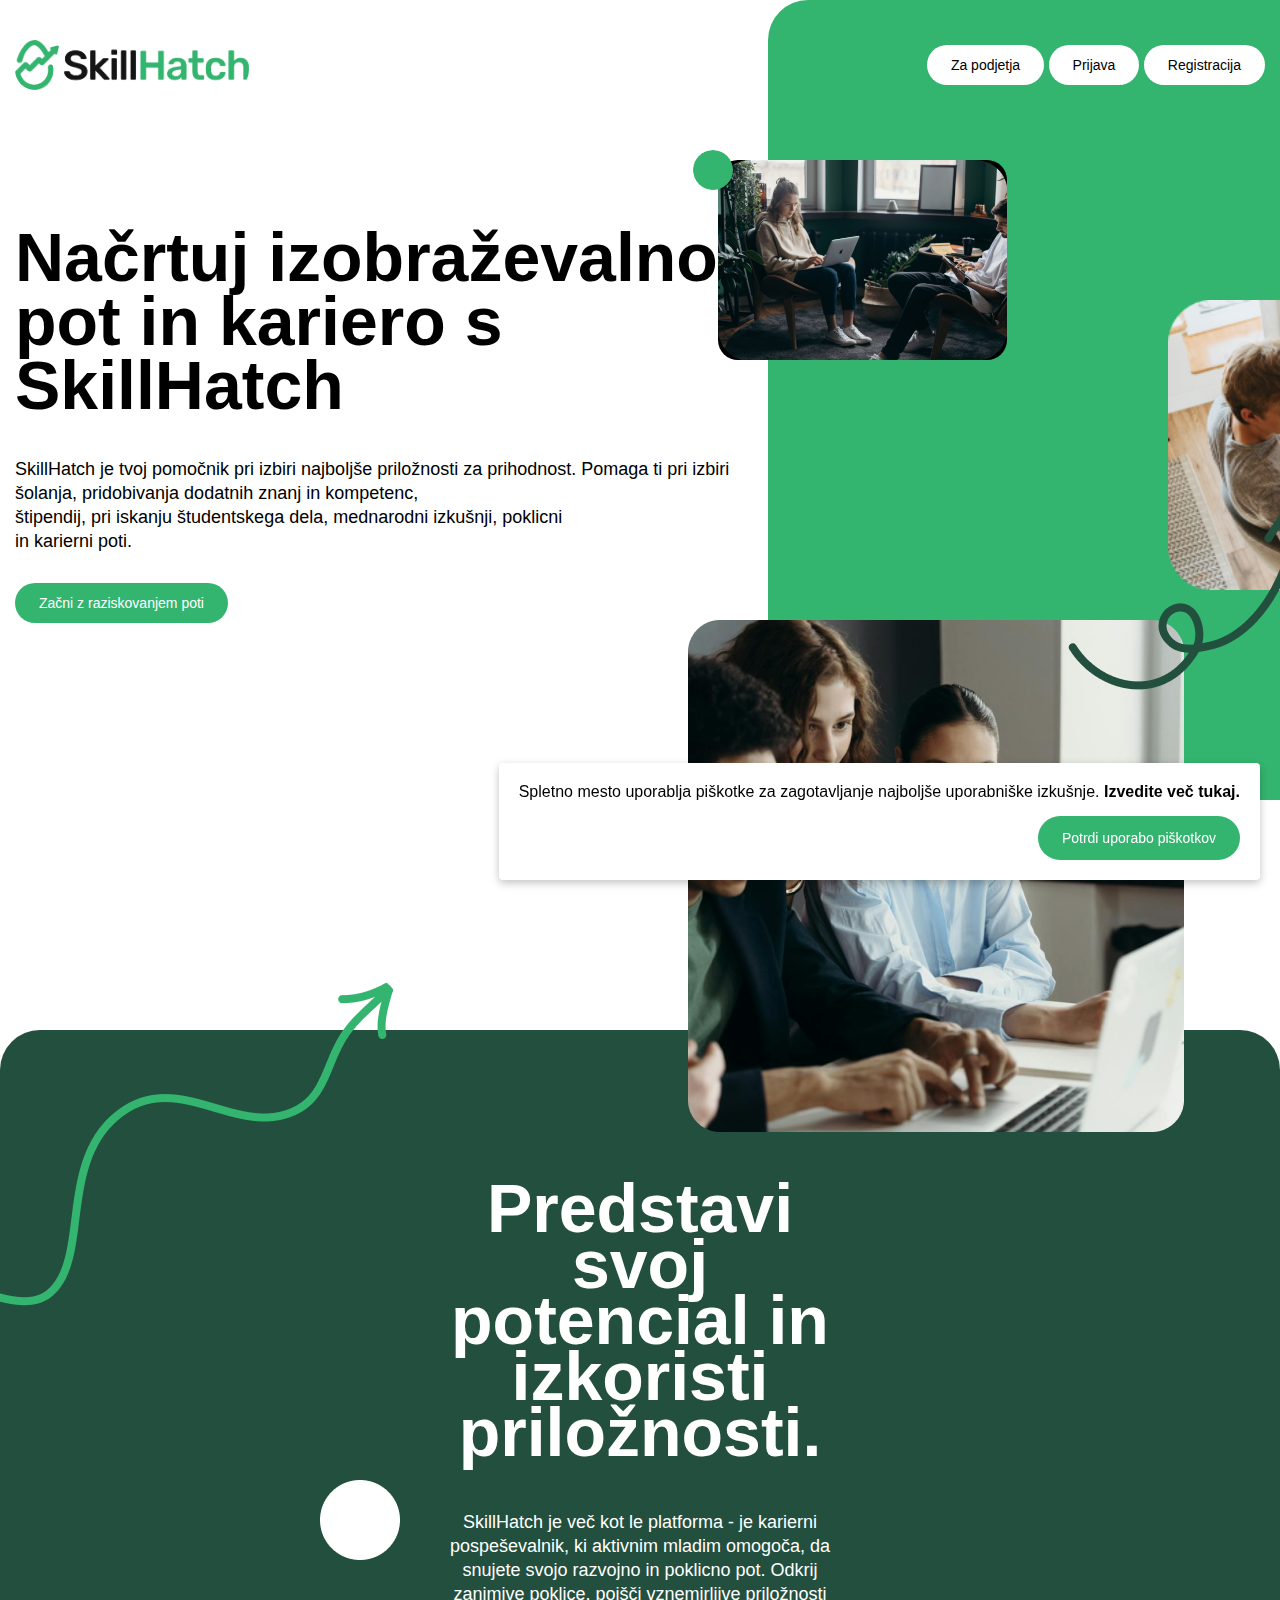
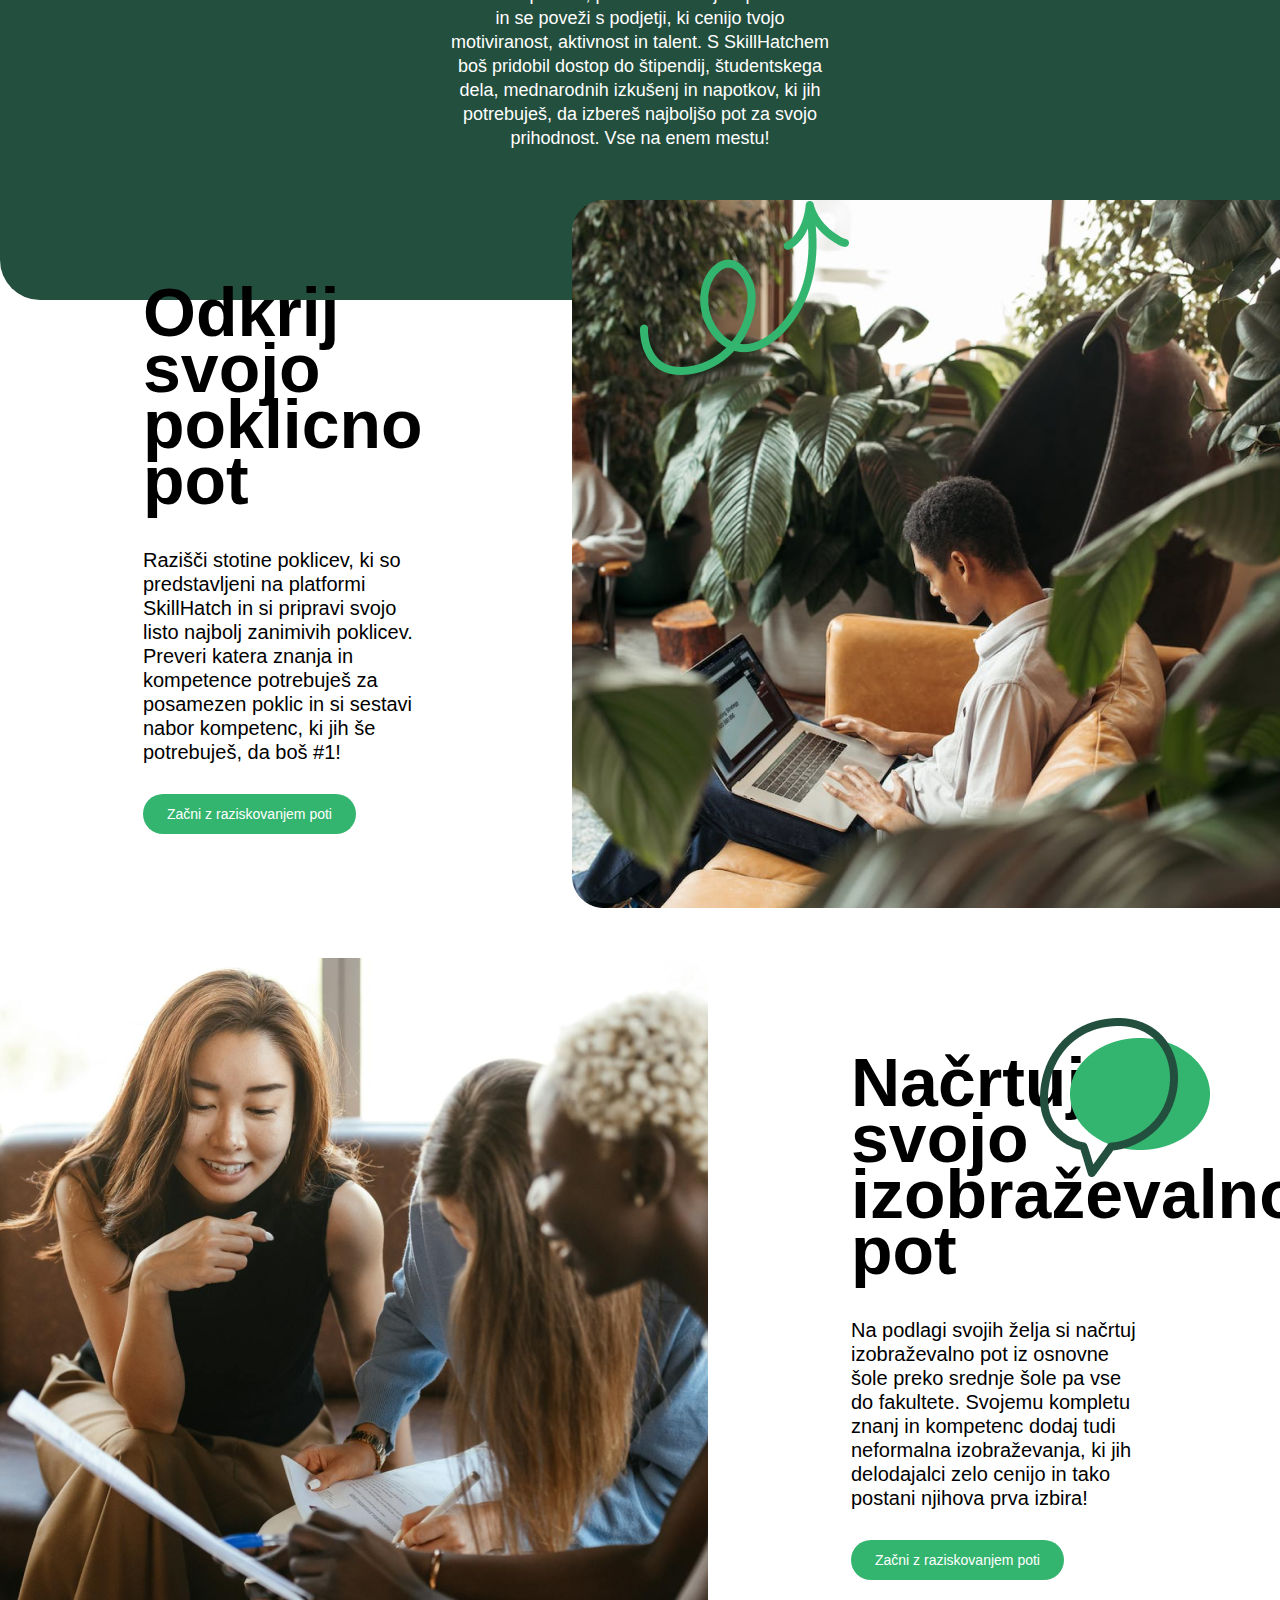
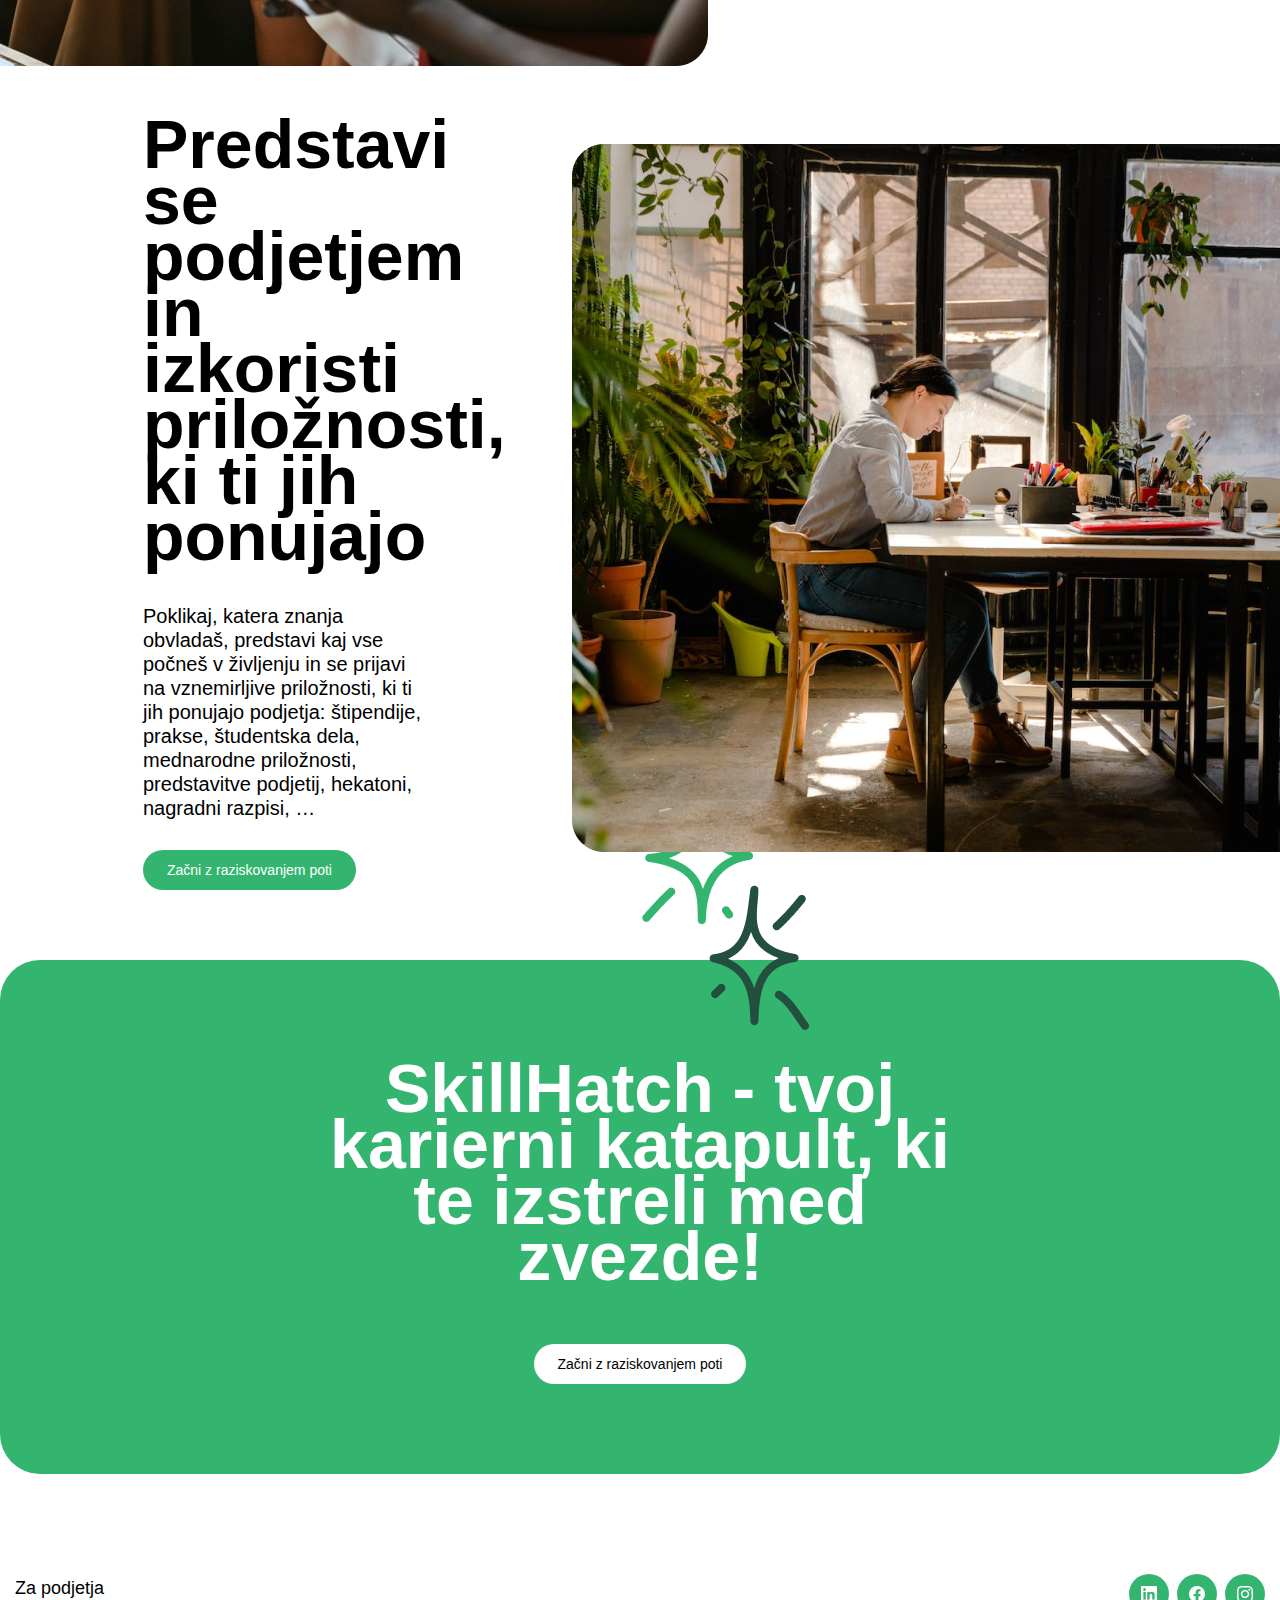
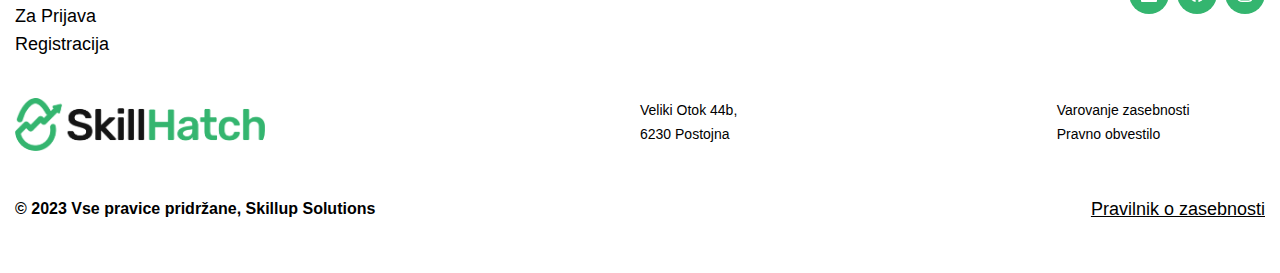
==== commit d385bab0: "Minor updates" ====
--- a/index.html
+++ b/index.html
@@ -2,15 +2,15 @@
 <html lang="sl">
 <head>
     <meta charset="utf-8">
-    <title>LANDINGPAGE</title>
+    <title>SkillHatch</title>
     <meta name="viewport" content="width=device-width, initial-scale=1, shrink-to-fit=no">
-    <meta name="description" content="CNC stroji za obdelavo različnih materialov, ki so dostopni za vsako delavnico. CNC rezkar lahko izdelamo tudi po vaših specifičnih željah ali potrebah.">
-    <meta name="keywords" content="CNC, CNC stroj, CNC rezkar, 3 osni CNC , namenski CNC, namizni CNC , CNC machine, CNC obdelava, izdelava CNC stroja, CNC stroj za les">
-    <meta property="og:title" content="XPath CNC machines" />
-    <meta property="og:image" content="https://xpathcnc.com/assets/images/xpath_og_image.png" />
+    <meta name="description" content="Dolg opis podjetja">
+    <meta name="keywords" content="Skillhatch, Kariera, Študentsko delo, Štipendija, Študentska praksa, Prva zaposlitev, Hekaton, Job Shadowing, Mladi Talenti, Generacija Z, Skills, Veščine, Kompetence, Potencialni Mladi, Aktivni Mladi">
+    <meta property="og:title" content="SkillHatch" />
+    <meta property="og:image" content="https://skillhatch.io/assets/images/Logo/PNG/Vector.png" />
     <meta property="og:type" content="website" />
-    <meta property="og:description" content="The perfect CNC milling machine for every workshop." />
-    <meta property="og:url" content="https://www.xpathcnc.com/" />
+    <meta property="og:description" content="The perfect website to get your perfect candidate / job" />
+    <meta property="og:url" content="https://www.skillhatch.io" />
 
     <link rel="icon" type="image/x-icon" href="assets/images/Logo/PNG/favicon.ico">
 
@@ -19,7 +19,6 @@
     <link rel="stylesheet" href="assets/main.css">
 </head>
 <body>
-
 
 <div id="header">
     <div class="left">
@@ -35,8 +34,8 @@
                         <img class="logo" src="assets/images/Logo/PNG/Vector.png" alt="SkillHatch Logo"/>
                     </div>
 
-                    <a class="" href="#">O nas</a>
-                    <a class="" href="https://app.skillhatch.io/sl/signup?type=company">Za podjetja</a>
+                    <!--<a class="" href="#">O nas</a>-->
+                    <a class="" href="company.html">Za podjetja</a>
                     <a class="" href="https://app.skillhatch.io/sl/login">Prijava</a>
                     <a class="" href="https://app.skillhatch.io/sl/signup?type=user">Registracija</a>
                 </div>
@@ -45,7 +44,7 @@
     </div>
 
     <div class="right">
-        <a class="button white" href="https://app.skillhatch.io/sl/signup?type=company">Za podjetja</a>
+        <a class="button white" href="company.html">Za podjetja</a>
         <a class="button white" href="https://app.skillhatch.io/sl/login">Prijava</a>
         <a class="button white" href="https://app.skillhatch.io/sl/signup?type=user">Registracija</a>
     </div>
@@ -175,15 +174,15 @@
         </div>-->
         <div class="split">
             <div>
-                <a href="https://app.skillhatch.io/sl/signup?type=company" class="normal">Za podjetja</a><br/>
+                <a href="company.html" class="normal">Za podjetja</a><br/>
                 <a href="https://app.skillhatch.io/sl/login" class="normal">Za Prijava</a><br/>
                 <a href="https://app.skillhatch.io/sl/signup?type=user" class="normal">Registracija</a>
             </div>
 
             <div class="social_buttons">
-                <div class="wrapper" onclick="window.open('https://facebook.com/profile.php/?id=61552666233094', '_blank');">
+                <!--<div class="wrapper" onclick="window.open('https://facebook.com/profile.php/?id=61552666233094', '_blank');">
                     <img src="assets/images/yt.png" alt="skillhatch fb"/>
-                </div>
+                </div>-->
                 <div class="wrapper" onclick="window.open('https://www.instagram.com/skillhatchplatform/', '_blank');">
                     <img src="assets/images/ig.png" alt="skillhatch fb"/>
                 </div>
@@ -193,9 +192,6 @@
                 <div class="wrapper" onclick="window.open('https://www.linkedin.com/company/skillhatch/', '_blank');">
                     <img src="assets/images/in.png" alt="skillhatch fb"/>
                 </div>
-
-
-
             </div>
         </div>
         <div class="break"></div>
--- a/assets/main.css
+++ b/assets/main.css
@@ -86,7 +86,7 @@
   width: 234px;
 }
 #header .left .dropdown {
-  display: flex;
+  display: none;
 }
 #header .left .dropdown-content {
   display: block;
@@ -121,9 +121,6 @@
 #header .left .dropdown-content a:active {
   color: #34B56F;
 }
-#header .left .dropdown-content a:nth-of-type(2) {
-  border-top: 1px solid lightgray;
-}
 #header .left .dropdown-content a:not(:first-of-type) {
   display: none;
 }
@@ -373,6 +370,9 @@
 footer .content .subscribe .input_container input:focus {
   outline: none;
 }
+footer .content div:first-child {
+  width: 100%;
+}
 footer .content div {
   width: 50%;
 }
@@ -454,6 +454,9 @@
 @media only screen and (max-width: 600px) {
   img {
     max-width: 100%;
+  }
+  img.img1 {
+    border-radius: 20px;
   }
   body {
     padding: 14px;
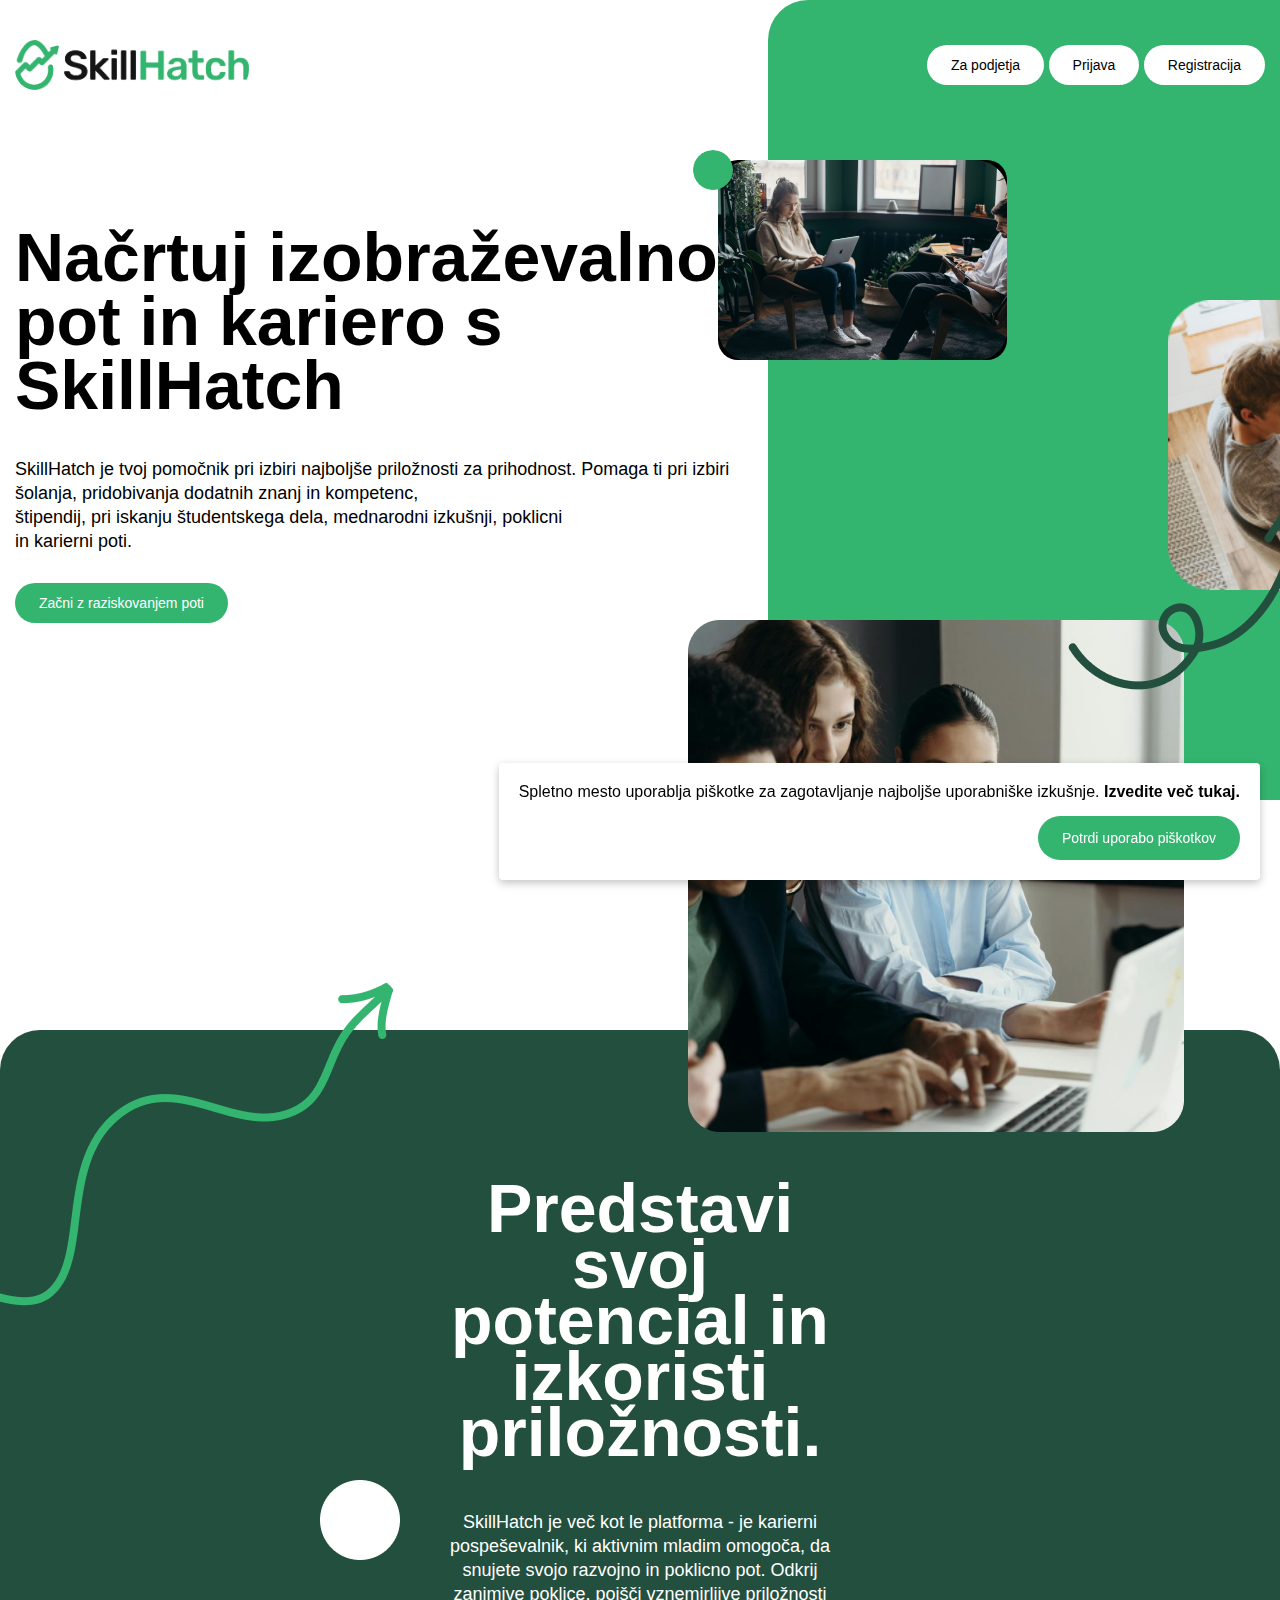
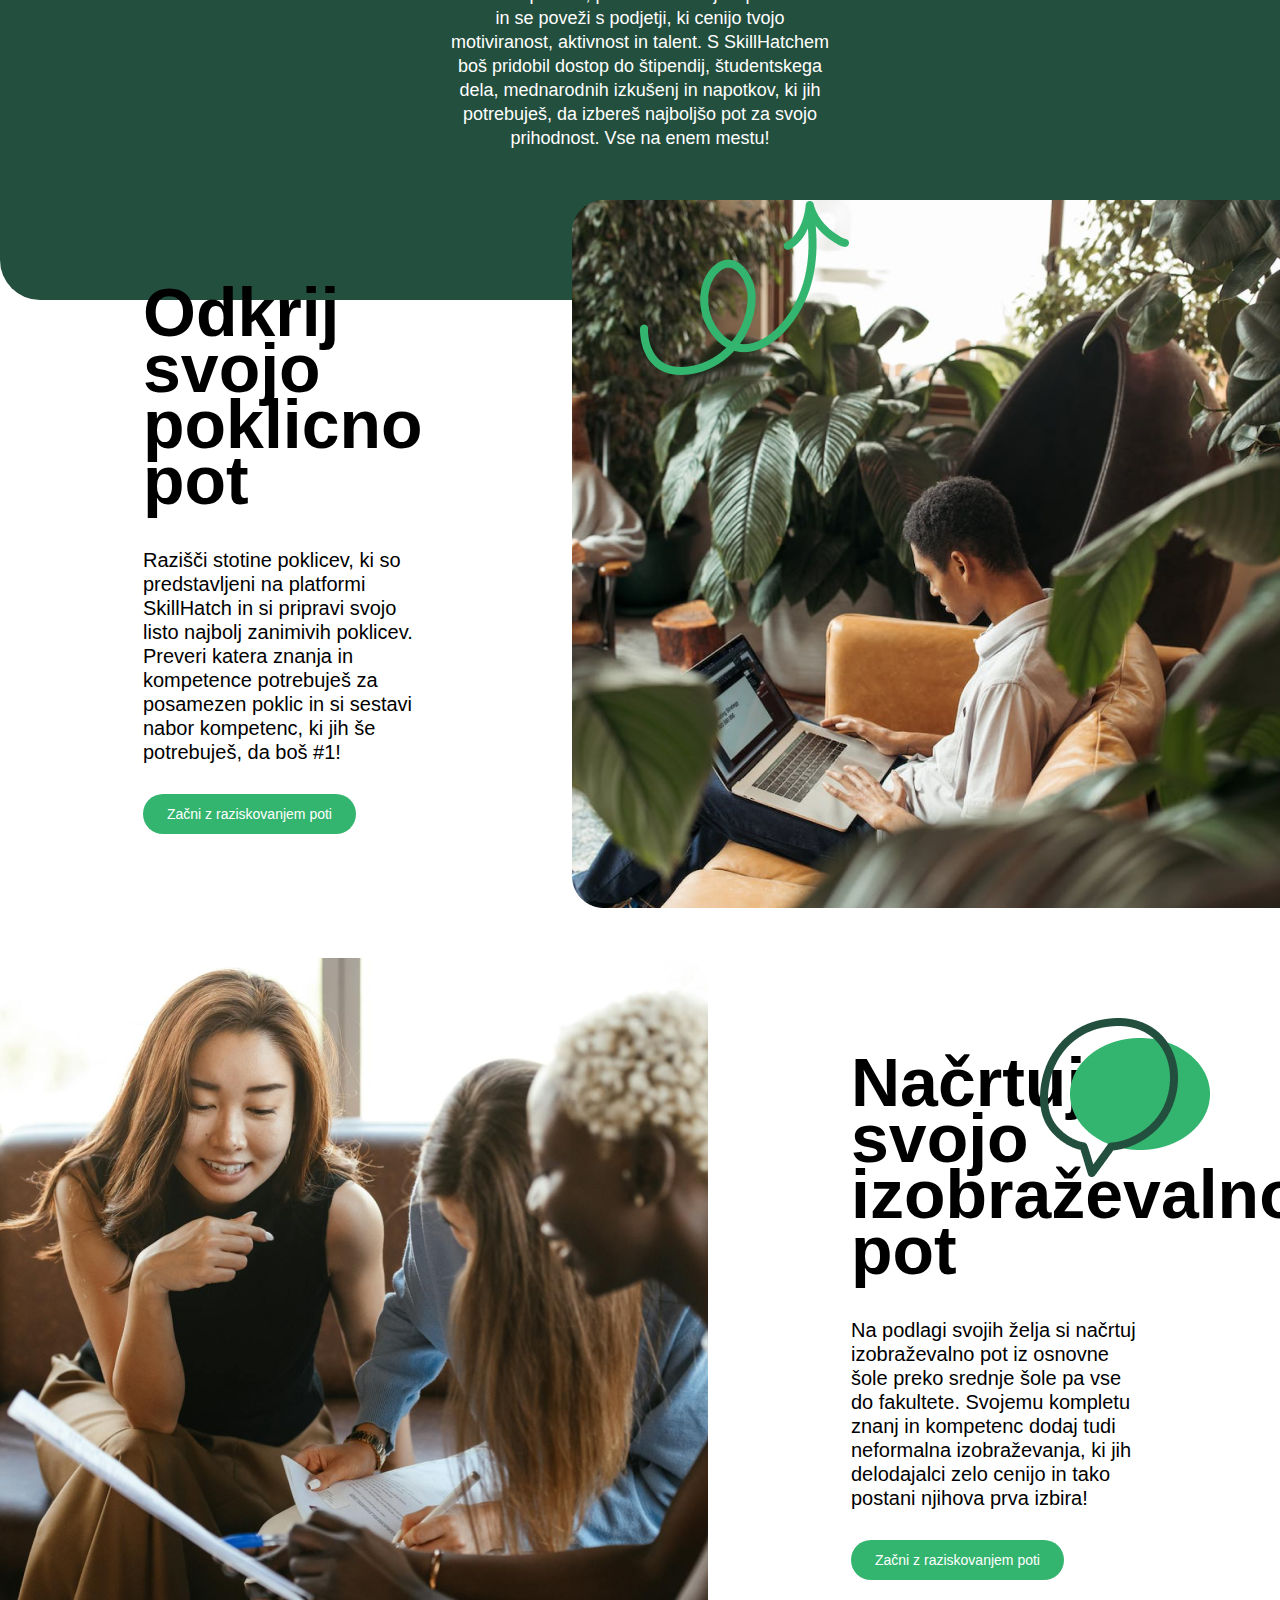
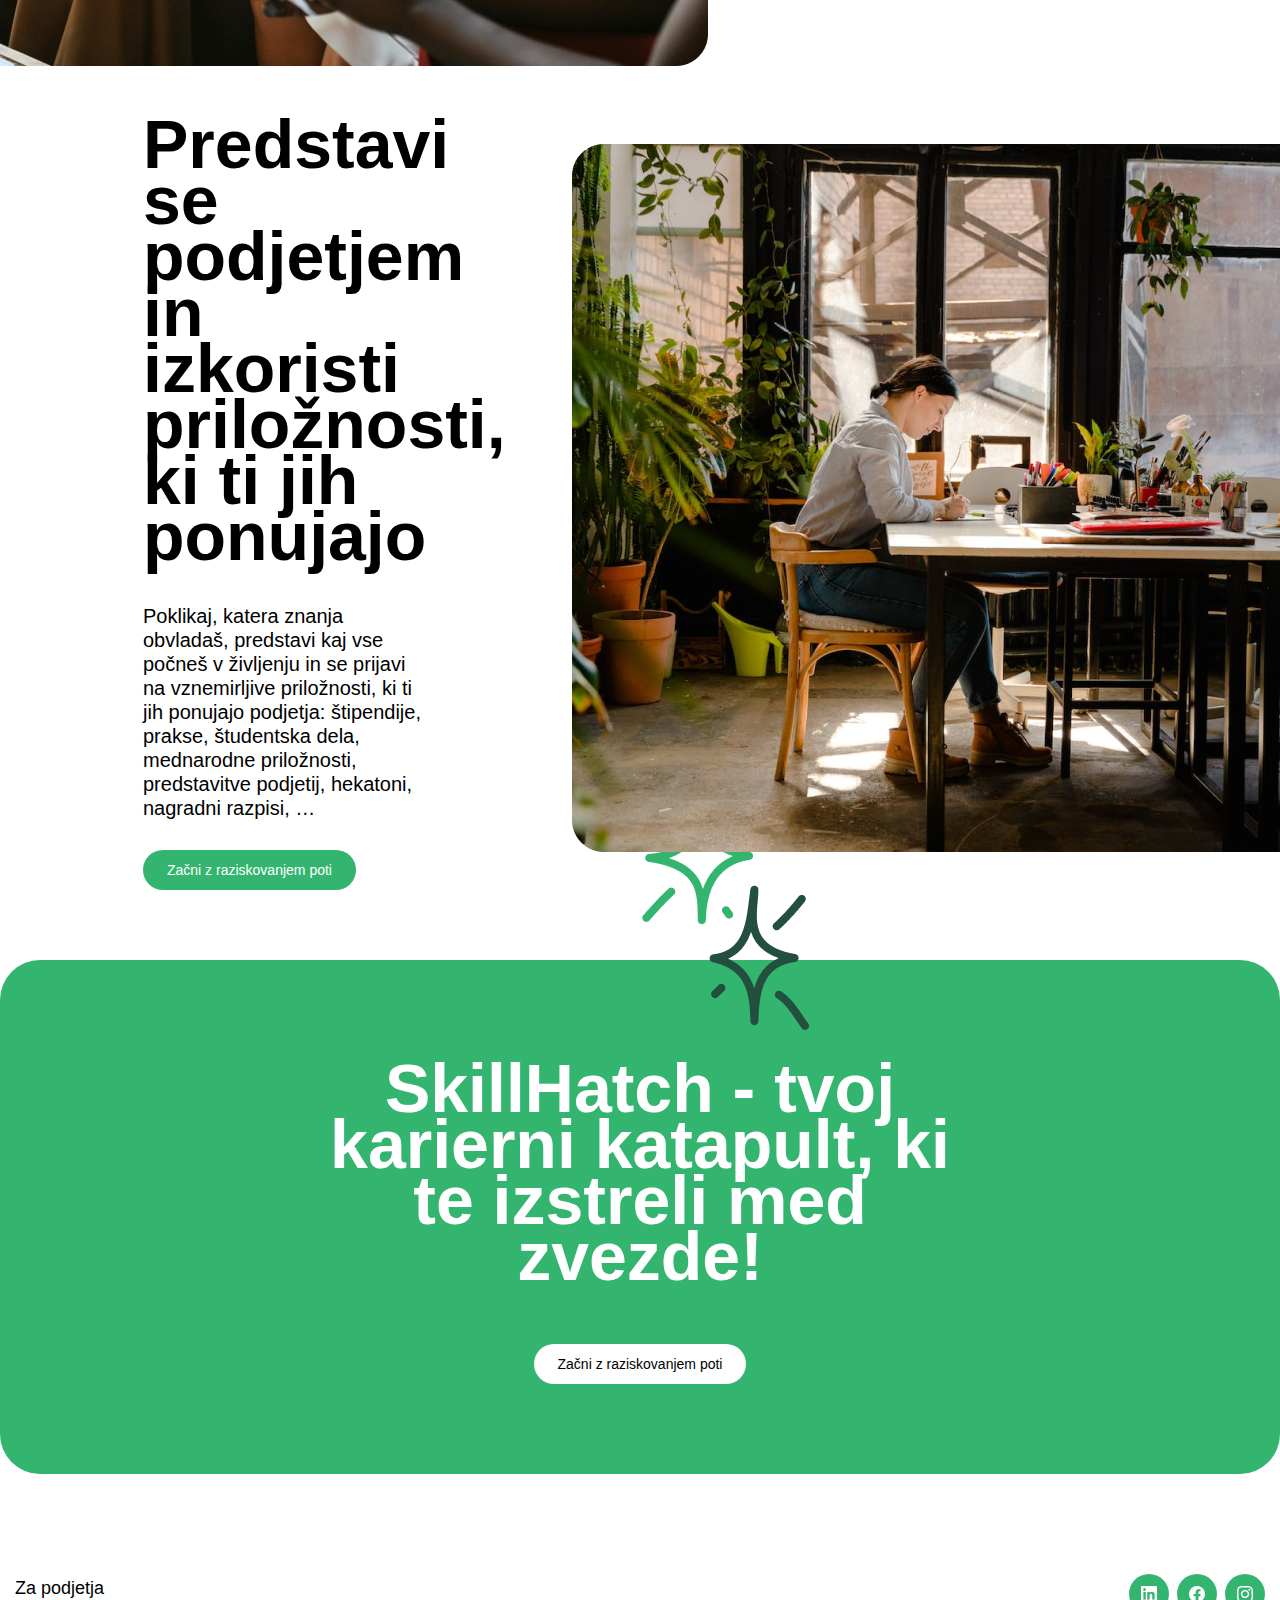
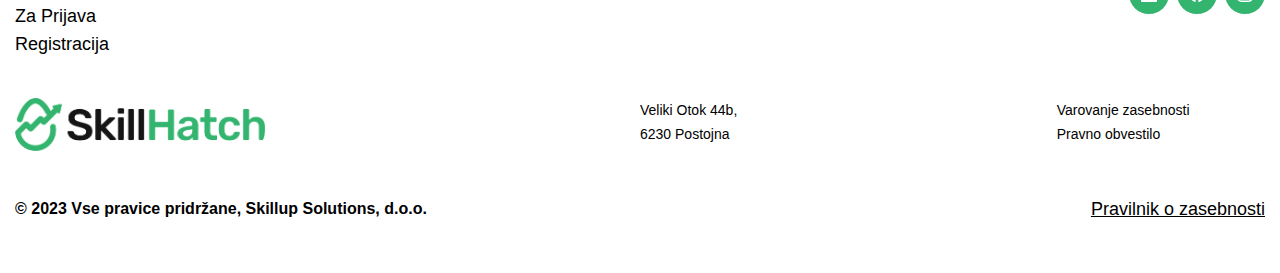
==== commit 8513d822: "Company content" ====
--- a/index.html
+++ b/index.html
@@ -204,7 +204,7 @@
         </div>
         <div class="break"></div>
         <div class="space-between">
-            <h4>© 2023 Vse pravice pridržane, Skillup Solutions</h4>
+            <h4>© 2023 Vse pravice pridržane, Skillup Solutions, d.o.o.</h4>
             <a href="#" style="text-decoration:underline;">Pravilnik o zasebnosti</a>
         </div>
     </div>
--- a/assets/main.css
+++ b/assets/main.css
@@ -581,6 +581,9 @@
   #banner .content {
     width: 100%;
   }
+  #banner .button {
+    font-size: 11px;
+  }
   footer {
     padding: 0;
     margin-top: 50px;
@@ -611,6 +614,15 @@
     margin-top: 20px;
     display: flex;
     flex-direction: column-reverse;
+  }
+}
+
+@media only screen and (max-width: 320px) { 
+  .button {
+    font-size: 12px;
+  }
+  #banner .button {
+    font-size: 9px;
   }
 }
 #cookies {
@@ -644,4 +656,8 @@
   color: #34B56F;
 }
 
+.margin-large  {
+  margin-top: 120px;
+}
+
 /*# sourceMappingURL=main.css.map */
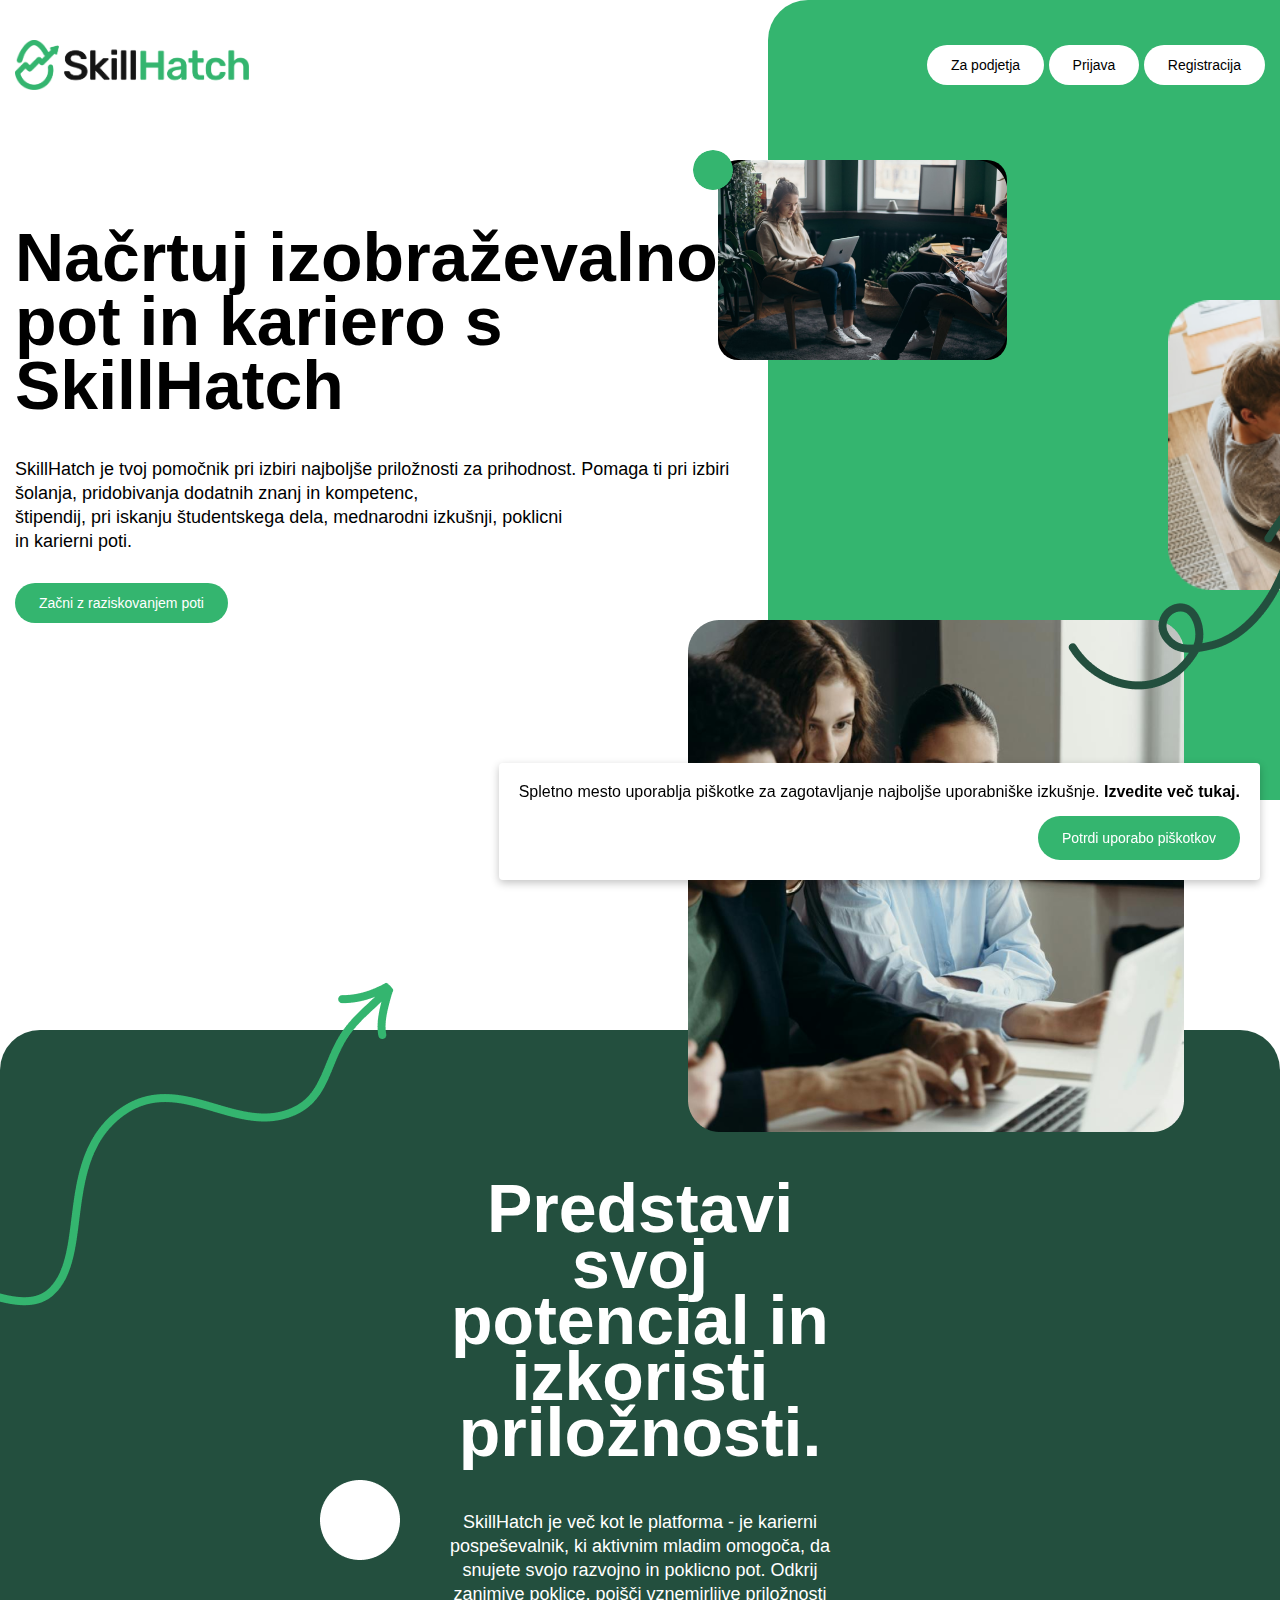
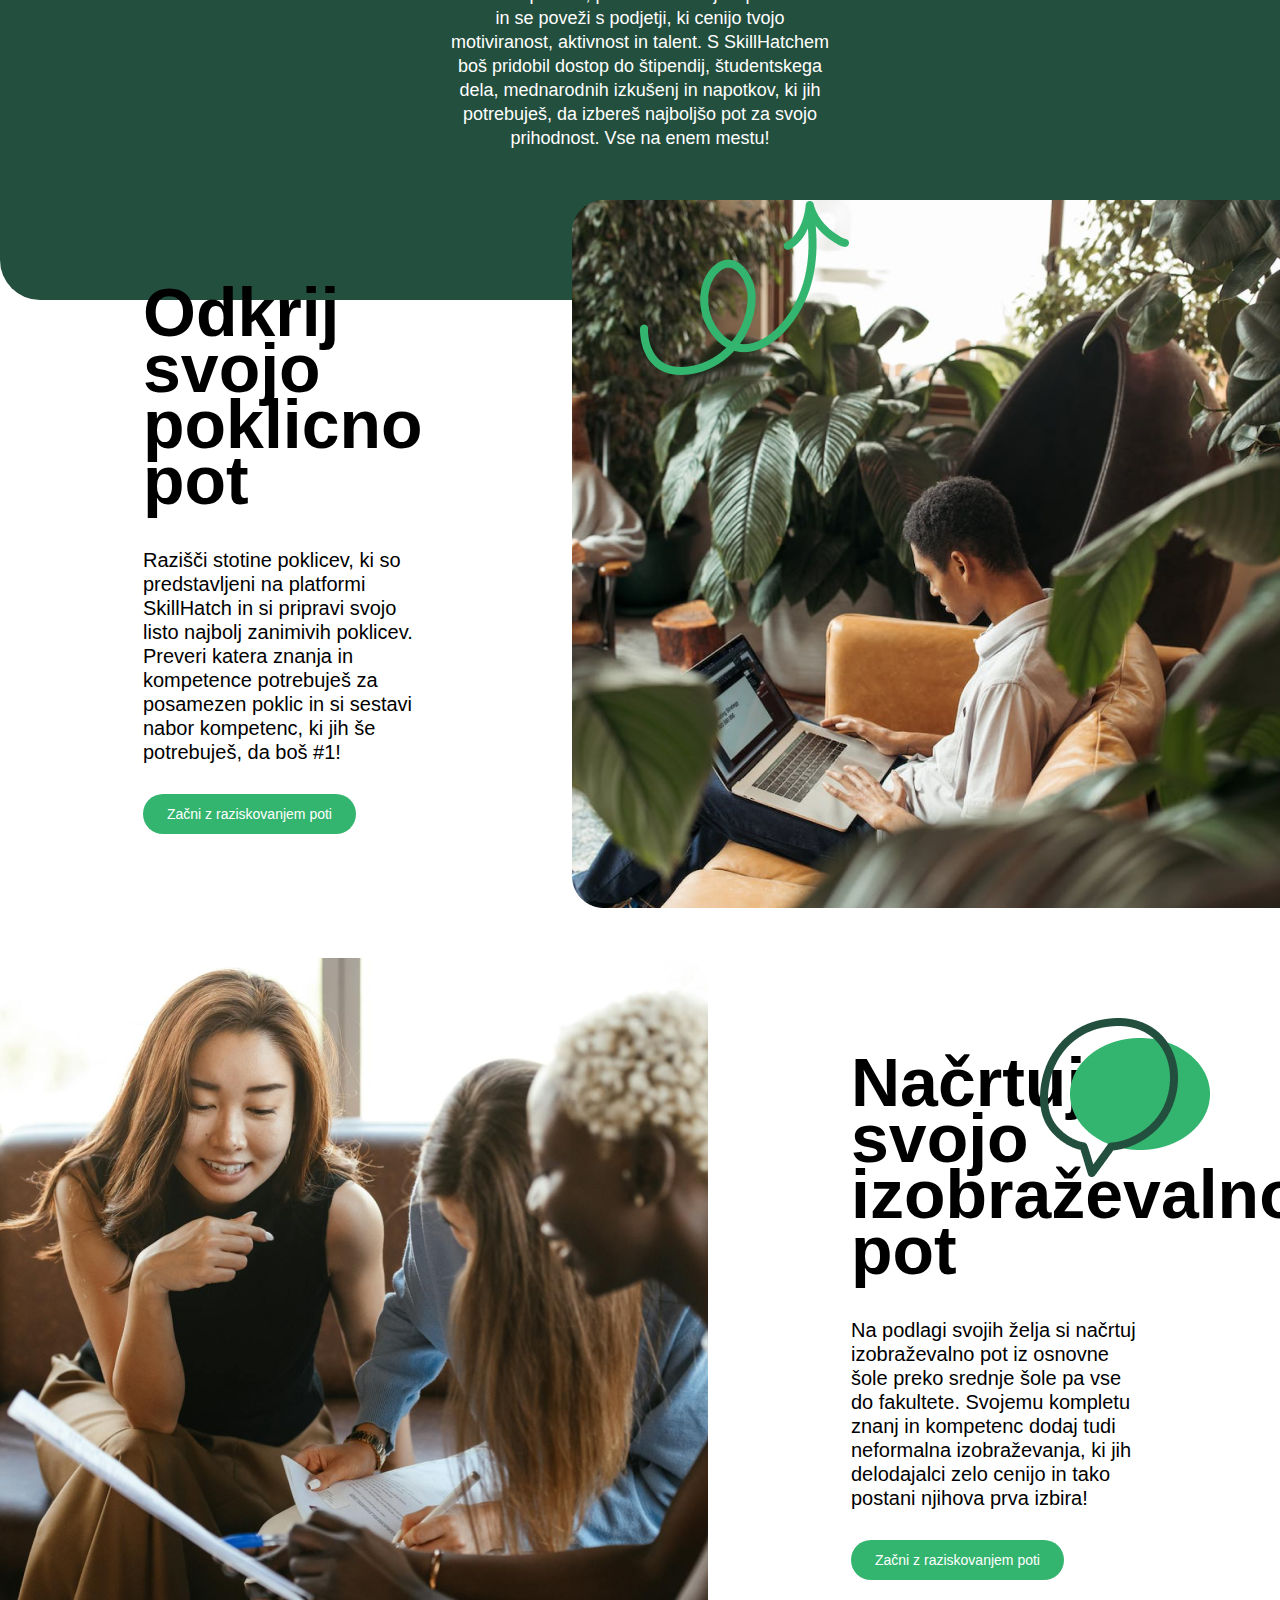
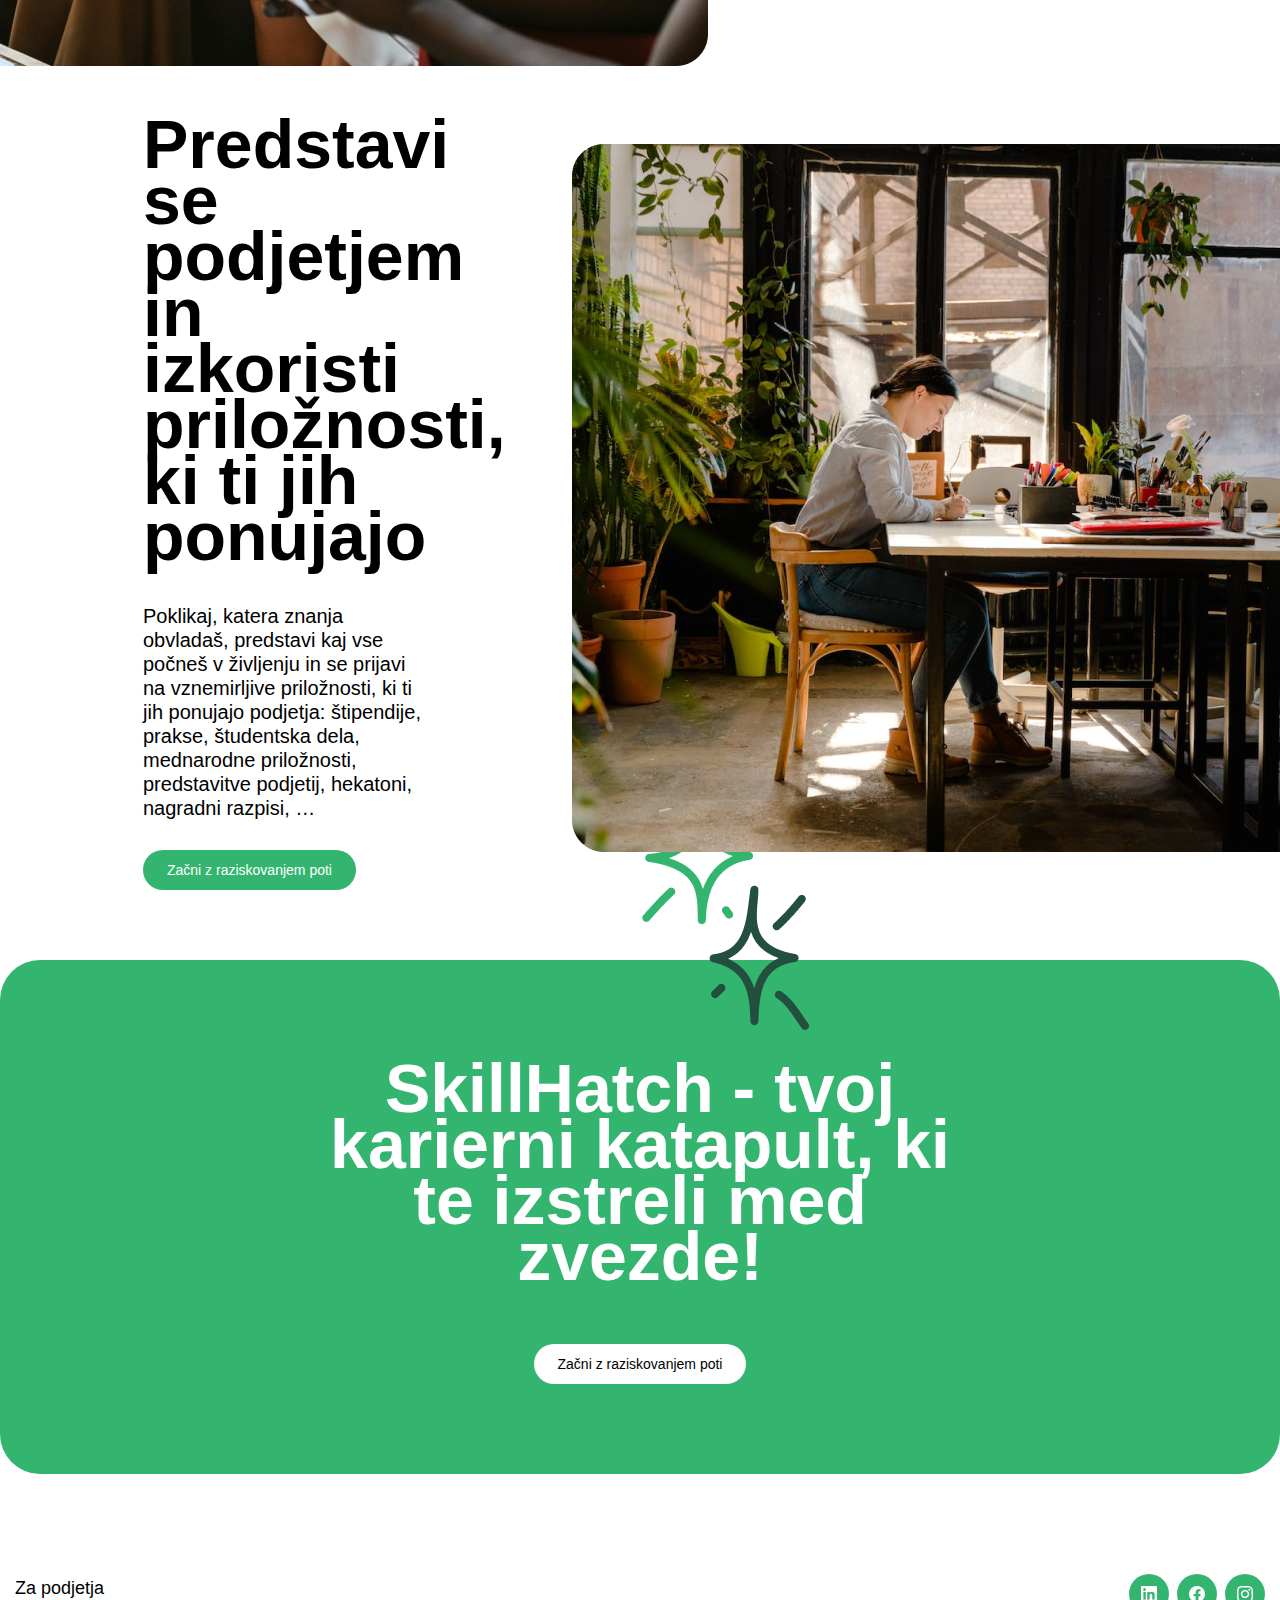
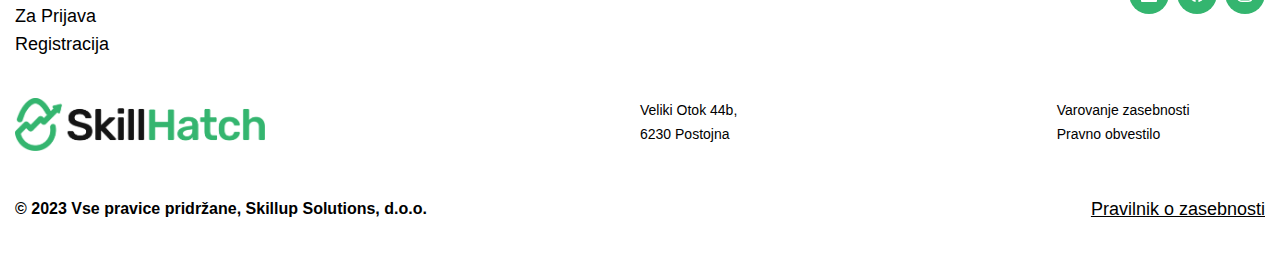
==== commit d884b33f: "GA" ====
--- a/index.html
+++ b/index.html
@@ -17,6 +17,14 @@
     <script src="https://ajax.googleapis.com/ajax/libs/jquery/3.7.1/jquery.min.js"></script>
     <script src="assets/scripts.js"></script>
     <link rel="stylesheet" href="assets/main.css">
+    <script async src="https://www.googletagmanager.com/gtag/js?id=G-1RX3WFSMGQ"></script>
+    <script>
+        window.dataLayer = window.dataLayer || [];
+        function gtag(){dataLayer.push(arguments);}
+        gtag('js', new Date());
+      
+        gtag('config', 'G-1RX3WFSMGQ');
+    </script>
 </head>
 <body>
 
--- a/assets/main.css
+++ b/assets/main.css
@@ -155,6 +155,9 @@
   border-radius: 20px;
   position: absolute;
 }
+.logo {
+  border-radius: 0;
+}
 
 .content {
   width: 1250px;
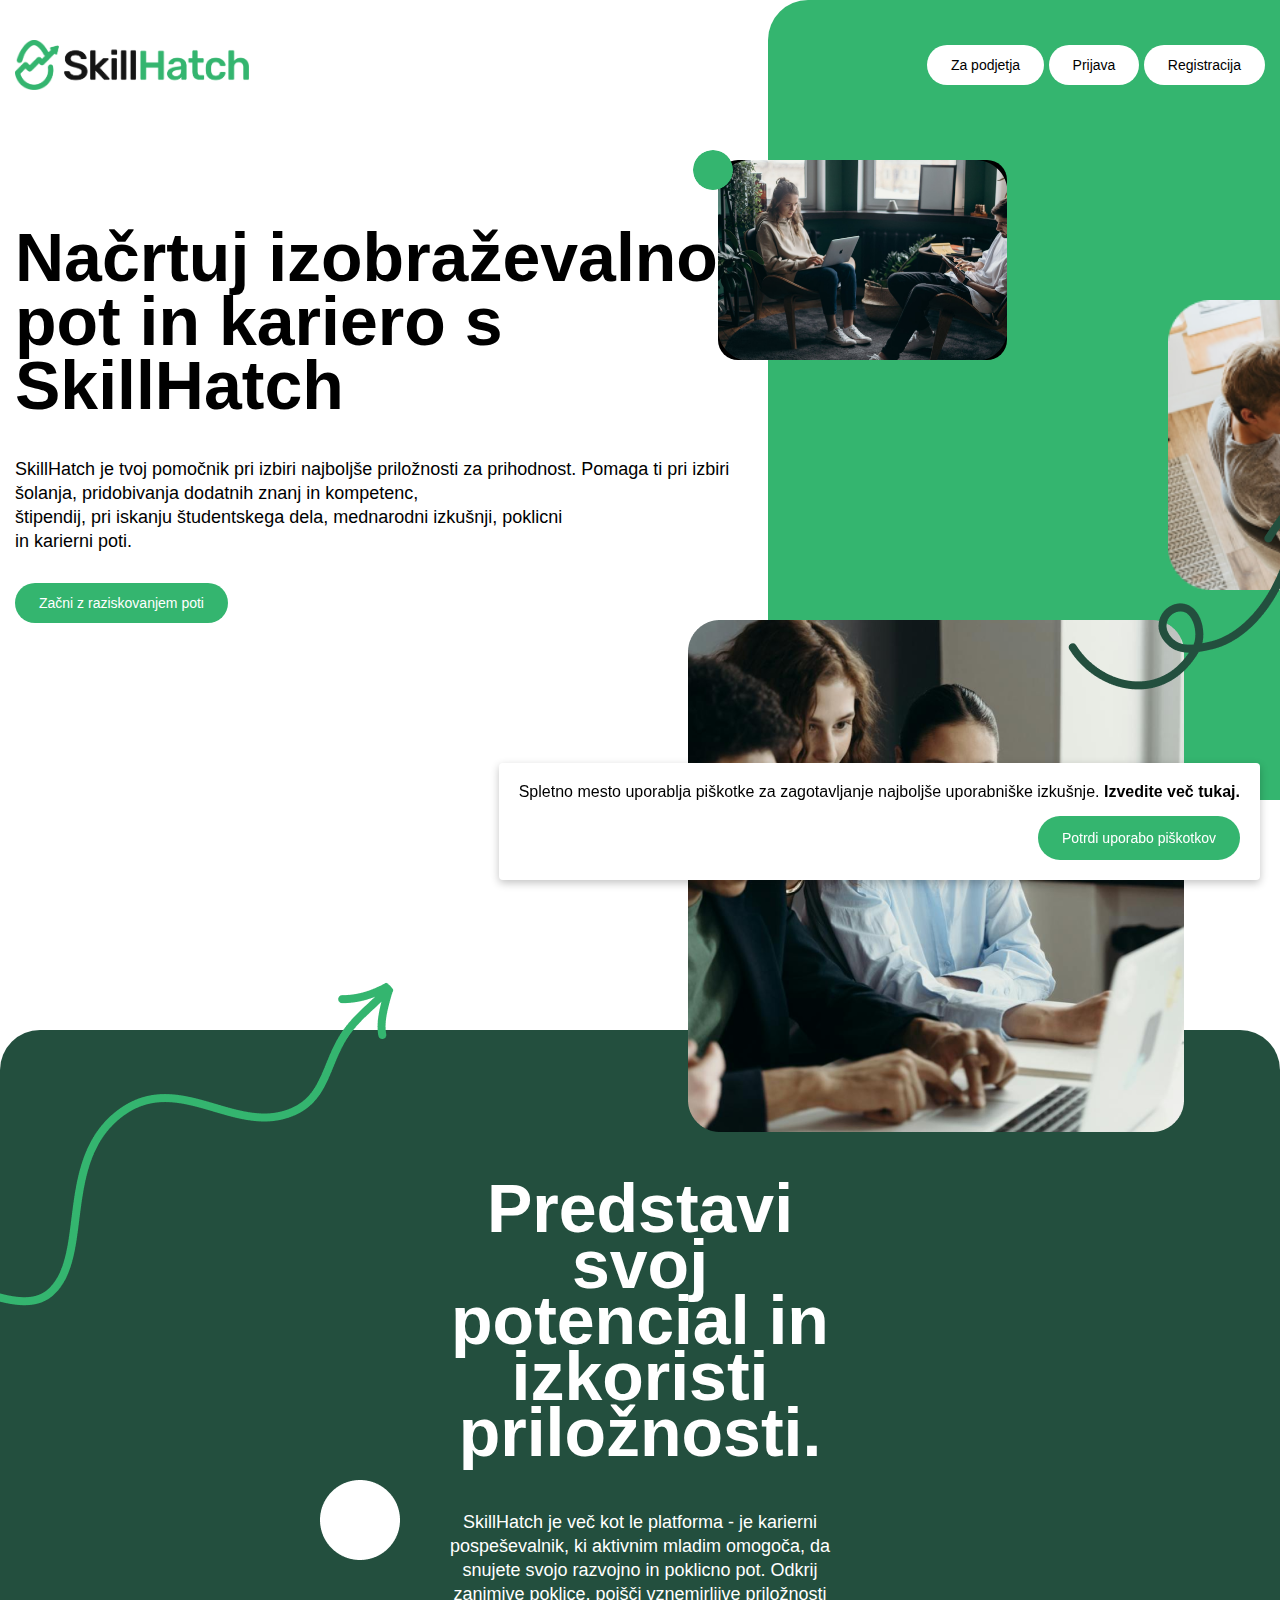
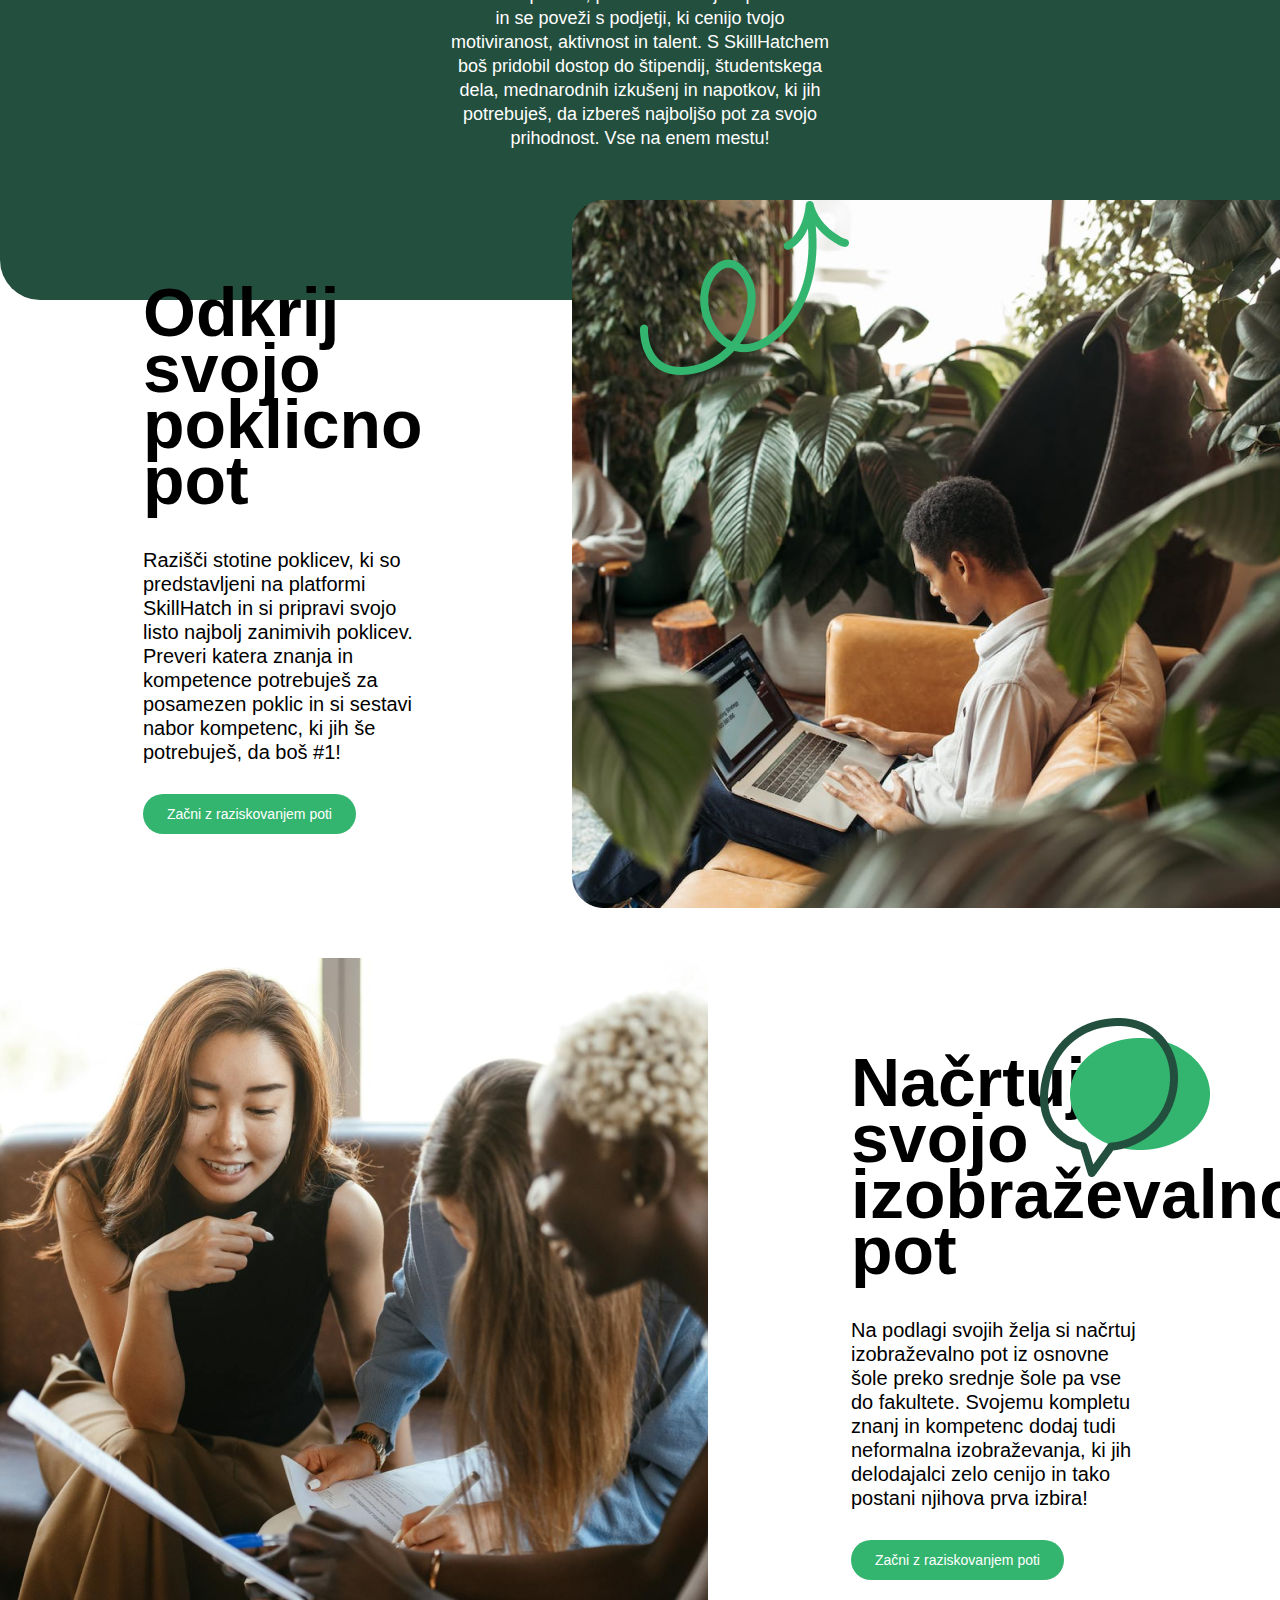
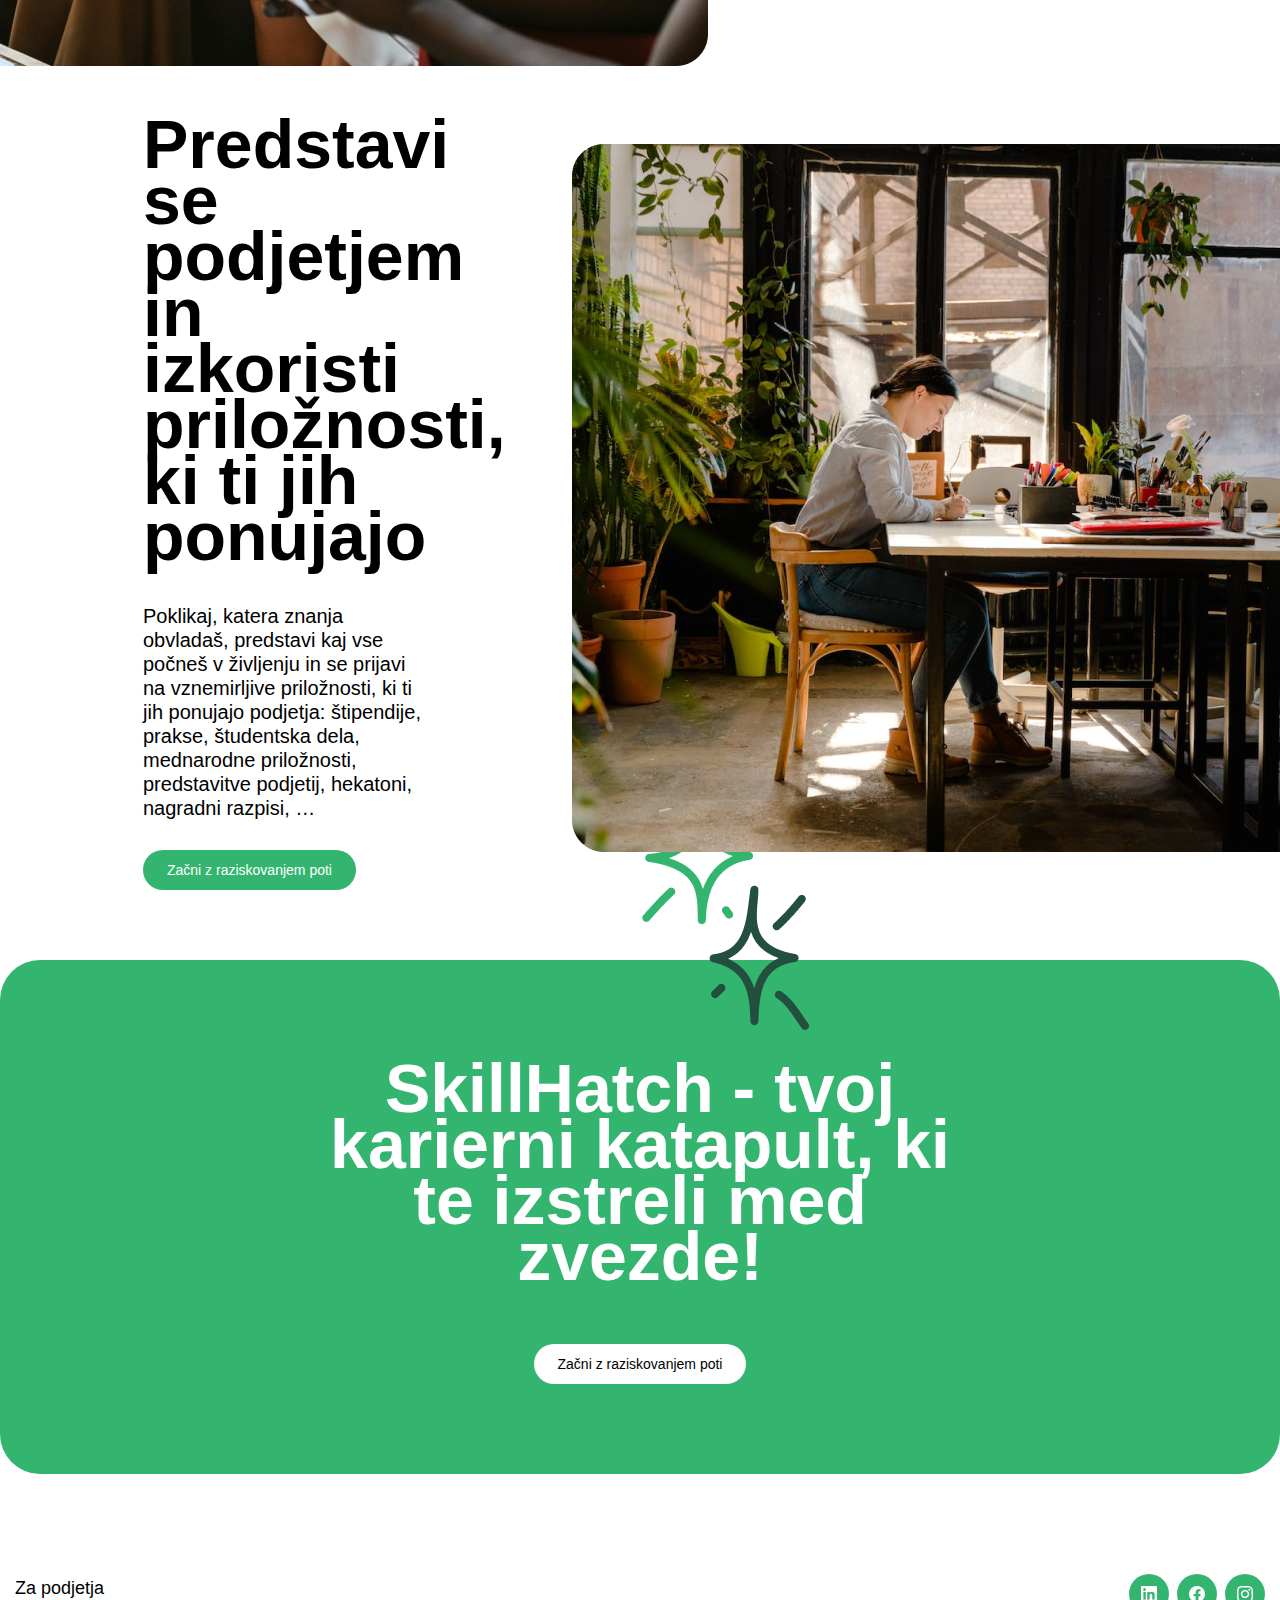
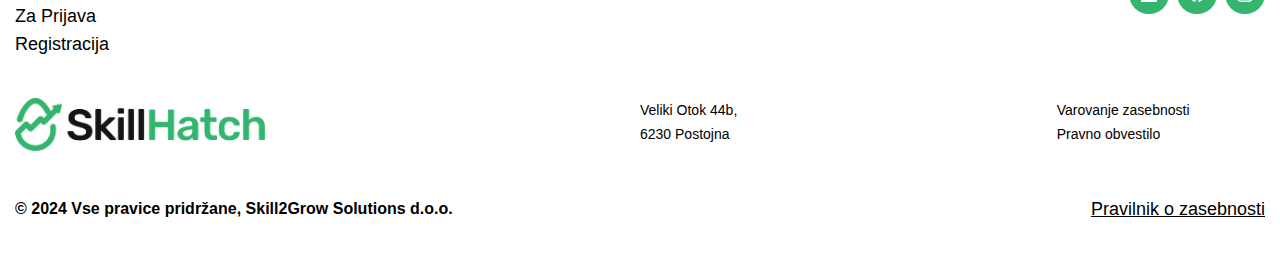
==== commit a0e0fb07: "fix" ====
--- a/index.html
+++ b/index.html
@@ -212,7 +212,7 @@
         </div>
         <div class="break"></div>
         <div class="space-between">
-            <h4>© 2023 Vse pravice pridržane, Skillup Solutions, d.o.o.</h4>
+            <h4>© 2024 Vse pravice pridržane, Skill2Grow Solutions d.o.o.</h4>
             <a href="#" style="text-decoration:underline;">Pravilnik o zasebnosti</a>
         </div>
     </div>
